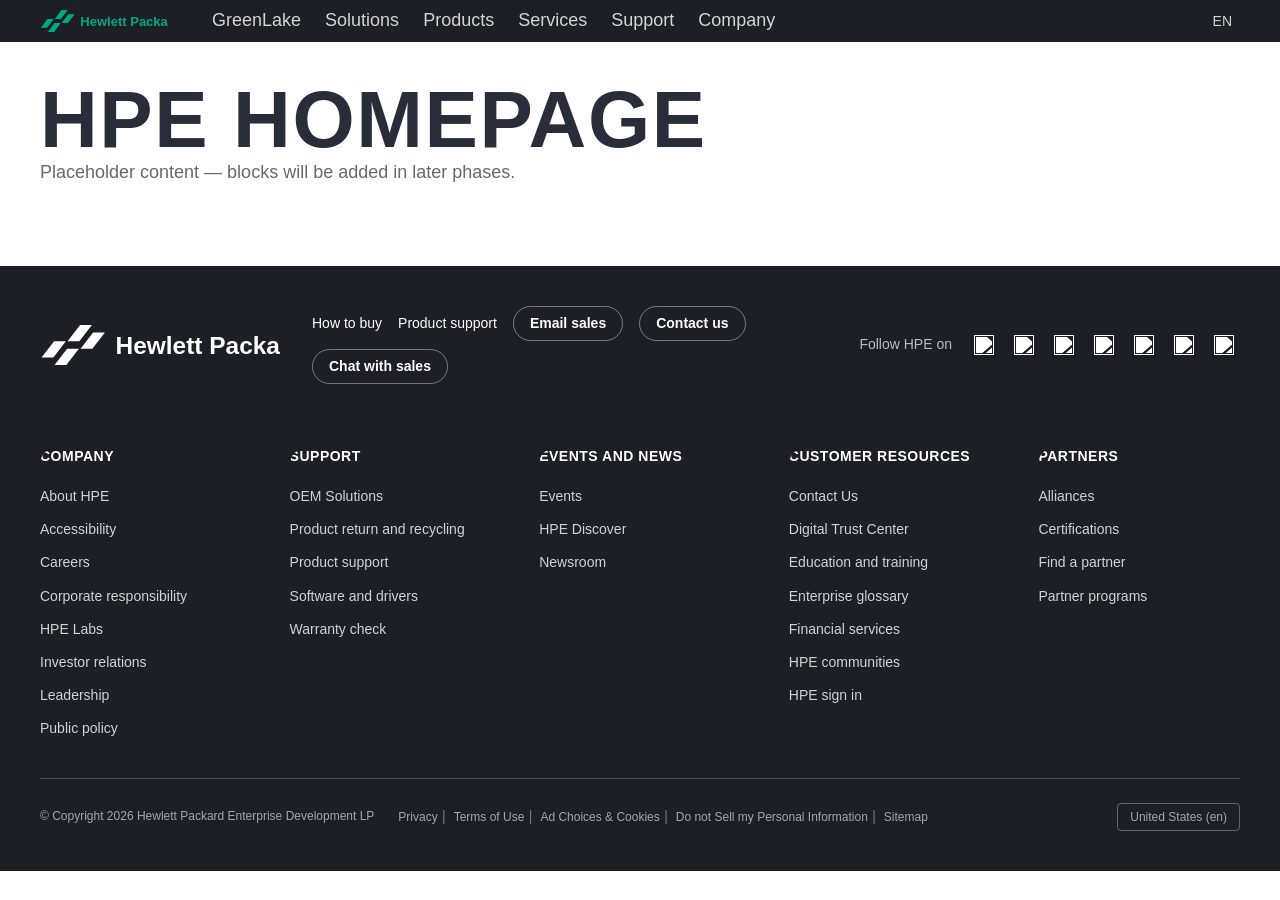
==== content/index.html @ fc3cba18 "feat: HPE header and footer blocks — Phase 1 global components Header block: - Dark nav bar (#1D1F27" ====
<html>
<head>
  <title>Hewlett Packard Enterprise (HPE)</title>
  <meta name="description" content="HPE homepage - Adobe Summit demo">
  <meta name="viewport" content="width=device-width, initial-scale=1">
  <script src="/scripts/scripts.js" type="module"></script>
  <link rel="stylesheet" href="/styles/styles.css">
</head>
<body>
  <header></header>
  <main>
    <div>
      <h1>HPE Homepage</h1>
      <p>Placeholder content — blocks will be added in later phases.</p>
    </div>
  </main>
  <footer></footer>
</body>
</html>
---- styles/styles.css ----
/*
 * HPE Design System — extracted from https://www.hpe.com/us/en/home.html
 * For Adobe Summit demo — pixel-perfect reproduction
 */

:root {
  /* ===== COLORS ===== */

  /* brand */
  --color-hpe-green: #01a982;
  --color-hpe-green-hover: #008567;

  /* backgrounds */
  --background-color: #fff;
  --light-color: #f7f7f7;
  --dark-color: #1d1f27;
  --dark-alt-color: #292d3a;
  --overlay-background-color: #e6e8e9;

  /* text */
  --text-color: #292d3a;
  --text-secondary-color: #67686e;
  --text-light-color: #fff;
  --text-muted-color: #a5a5a9;

  /* links */
  --link-color: #292d3a;
  --link-hover-color: #01a982;

  /* borders */
  --border-color: #ccc;
  --border-light-color: #e6e8e9;

  /* ===== TYPOGRAPHY ===== */

  /* stylelint-disable value-keyword-case */

  /* font families — case must match @font-face declarations */
  --body-font-family: HPEGraphik, hpegraphik-fallback, Arial, sans-serif;
  --heading-font-family: HPEGraphik, hpegraphik-fallback, Arial, sans-serif;
  --footer-font-family: 'Metric Light', metric-light-fallback, Arial, sans-serif;
  /* stylelint-enable value-keyword-case */

  /* body sizes */
  --body-font-size-l: 20px;
  --body-font-size-m: 18px;
  --body-font-size-s: 16px;
  --body-font-size-xs: 14px;

  /* heading sizes — mobile first */
  --heading-font-size-xxl: 48px;
  --heading-font-size-xl: 32px;
  --heading-font-size-l: 28px;
  --heading-font-size-m: 24px;
  --heading-font-size-s: 20px;
  --heading-font-size-xs: 16px;

  /* ===== SPACING ===== */
  --spacing-xs: 8px;
  --spacing-s: 16px;
  --spacing-m: 24px;
  --spacing-l: 32px;
  --spacing-xl: 48px;
  --spacing-xxl: 64px;
  --spacing-section: 80px;

  /* ===== LAYOUT ===== */
  --max-width-site: 1200px;
  --nav-height: 80px;
  --header-height: var(--nav-height);

  /* ===== BUTTONS ===== */
  --button-border-radius: 100px;
  --button-padding: 14px 28px;
  --button-font-size: 20px;
  --button-font-weight: 500;
  --button-transition: background-color 0.3s ease-in-out, border-color 0.3s ease-in-out;

  /* ===== TRANSITIONS ===== */
  --transition-fast: 0.15s ease;
  --transition-base: 0.2s ease-out;
  --transition-slow: 0.3s ease-in-out;

  /* ===== SHADOWS ===== */
  --shadow-sm: 0 1px 3px rgb(0 0 0 / 8%);
  --shadow-md: 0 4px 12px rgb(0 0 0 / 10%);
  --shadow-lg: 0 8px 24px rgb(0 0 0 / 12%);

  /* ===== FOCUS ===== */
  --focus-outline: 2px solid var(--color-hpe-green);
  --focus-outline-offset: 2px;

  /* fixed-width / code */
  --fixed-font-family: 'Roboto Mono', menlo, consolas, monospace;
}

/* fallback fonts */
@font-face {
  font-family: hpegraphik-fallback;
  size-adjust: 100%;
  src: local('Arial');
}

@font-face {
  font-family: metric-light-fallback;
  size-adjust: 95%;
  src: local('Arial');
}

/* desktop heading sizes */
@media (width >= 900px) {
  :root {
    --heading-font-size-xxl: 80px;
    --heading-font-size-xl: 40px;
    --heading-font-size-l: 32px;
    --heading-font-size-m: 24px;
    --heading-font-size-s: 20px;
    --heading-font-size-xs: 16px;
  }
}

/* ===== BASE STYLES ===== */

body {
  display: none;
  margin: 0;
  background-color: var(--background-color);
  color: var(--text-color);
  font-family: var(--body-font-family);
  font-size: var(--body-font-size-m);
  line-height: 1.44;
  -webkit-font-smoothing: antialiased;
  -moz-osx-font-smoothing: grayscale;
}

body.appear {
  display: block;
}

header {
  height: var(--header-height);
}

header .header,
footer .footer {
  visibility: hidden;
}

header .header[data-block-status="loaded"],
footer .footer[data-block-status="loaded"] {
  visibility: visible;
}

/* ===== HEADINGS ===== */

h1,
h2,
h3,
h4,
h5,
h6 {
  margin-top: 0;
  margin-bottom: 0;
  font-family: var(--heading-font-family);
  font-weight: 500;
  line-height: 1.15;
  scroll-margin: 40px;
  color: var(--text-color);
}

h1 {
  font-size: var(--heading-font-size-xxl);
  font-weight: 700;
  line-height: 1;
  letter-spacing: 1.6px;
  text-transform: uppercase;
}

h2 {
  font-size: var(--heading-font-size-xl);
  letter-spacing: -0.8px;
}

h3 {
  font-size: var(--heading-font-size-l);
  letter-spacing: -0.32px;
}

h4 {
  font-size: var(--heading-font-size-m);
}

h5 {
  font-size: var(--heading-font-size-s);
}

h6 {
  font-size: var(--heading-font-size-xs);
}

/* ===== BODY TEXT ===== */

p,
dl,
ol,
ul,
pre,
blockquote {
  margin-top: 0;
  margin-bottom: 0;
}

p {
  color: var(--text-secondary-color);
  line-height: 1.44;
}

code,
pre {
  font-family: var(--fixed-font-family);
  font-size: var(--body-font-size-s);
}

pre {
  padding: 16px;
  border-radius: 8px;
  background-color: var(--light-color);
  overflow-x: auto;
  white-space: pre;
}

/* ===== LINKS ===== */

a {
  color: var(--link-color);
  text-decoration: none;
  overflow-wrap: break-word;
  transition: color var(--transition-base);
}

a:hover {
  color: var(--link-hover-color);
  text-decoration: underline;
}

a:focus-visible {
  outline: var(--focus-outline);
  outline-offset: var(--focus-outline-offset);
  border-radius: 2px;
}

/* ===== BUTTONS ===== */

a.button,
button {
  box-sizing: border-box;
  display: inline-block;
  max-width: 100%;
  margin: 12px 0;
  border: 2px solid transparent;
  border-radius: var(--button-border-radius);
  padding: var(--button-padding);
  font-family: var(--body-font-family);
  font-style: normal;
  font-weight: var(--button-font-weight);
  font-size: var(--button-font-size);
  line-height: 1.25;
  text-align: center;
  text-decoration: none;
  background-color: var(--color-hpe-green);
  color: var(--text-light-color);
  cursor: pointer;
  overflow: hidden;
  text-overflow: ellipsis;
  white-space: nowrap;
  transition: var(--button-transition);
}

a.button:hover,
a.button:focus,
button:hover,
button:focus {
  background-color: var(--color-hpe-green-hover);
  cursor: pointer;
}

a.button:focus-visible,
button:focus-visible {
  outline: var(--focus-outline);
  outline-offset: var(--focus-outline-offset);
}

button:disabled,
button:disabled:hover {
  background-color: var(--overlay-background-color);
  color: var(--text-muted-color);
  cursor: unset;
}

/* secondary button — outline style */
a.button.secondary,
button.secondary {
  background-color: transparent;
  border: 2px solid var(--text-color);
  color: var(--text-color);
}

a.button.secondary:hover,
button.secondary:hover {
  background-color: var(--text-color);
  color: var(--text-light-color);
}

/* ===== IMAGES ===== */

main img {
  max-width: 100%;
  width: auto;
  height: auto;
}

.icon {
  display: inline-block;
  height: 24px;
  width: 24px;
}

.icon img {
  height: 100%;
  width: 100%;
}

/* ===== INPUTS ===== */

input,
textarea,
select,
button {
  font: inherit;
}

/* ===== SECTIONS ===== */

main > div {
  margin: 0 16px;
}

main > .section {
  padding: var(--spacing-xl) 0;
  margin: 0;
}

main > .section > div:not(.bg-image) {
  max-width: var(--max-width-site);
  margin: auto;
  padding: 0 24px;
}

main > .section:first-of-type {
  margin-top: 0;
  padding-top: 0;
}

/* Section metadata: background image sits behind content */
main > .section:has(> .bg-image) {
  position: relative;
  overflow: hidden;
}

main > .section:has(> .bg-image) > div:not(.bg-image) {
  position: relative;
  z-index: 1;
}

main > .section > .bg-image {
  position: absolute;
  inset: 0;
  z-index: 0;
  pointer-events: none;
}

main > .section > .bg-image picture,
main > .section > .bg-image img {
  display: block;
  width: 100%;
  height: 100%;
}

main > .section > .bg-image img {
  object-fit: cover;
}

@media (width >= 900px) {
  main > .section > div:not(.bg-image) {
    padding: 0 32px;
  }

  main > .section {
    padding: var(--spacing-section) 0;
  }
}

/* ===== SECTION VARIANTS ===== */

/* light gray background */
main .section.light,
main .section.highlight {
  background-color: var(--light-color);
}

/* dark background */
main .section.dark {
  background-color: var(--dark-color);
  color: var(--text-light-color);
}

main .section.dark h1,
main .section.dark h2,
main .section.dark h3,
main .section.dark h4,
main .section.dark h5,
main .section.dark h6 {
  color: var(--text-light-color);
}

main .section.dark p {
  color: var(--text-light-color);
}

main .section.dark a {
  color: var(--text-light-color);
}

main .section.dark a.button {
  background-color: var(--color-hpe-green);
  color: var(--text-light-color);
}

/* dark-alt background */
main .section.dark-alt {
  background-color: var(--dark-alt-color);
  color: var(--text-light-color);
}

main .section.dark-alt h1,
main .section.dark-alt h2,
main .section.dark-alt h3,
main .section.dark-alt h4,
main .section.dark-alt h5,
main .section.dark-alt h6 {
  color: var(--text-light-color);
}

main .section.dark-alt p {
  color: rgb(255 255 255 / 80%);
}
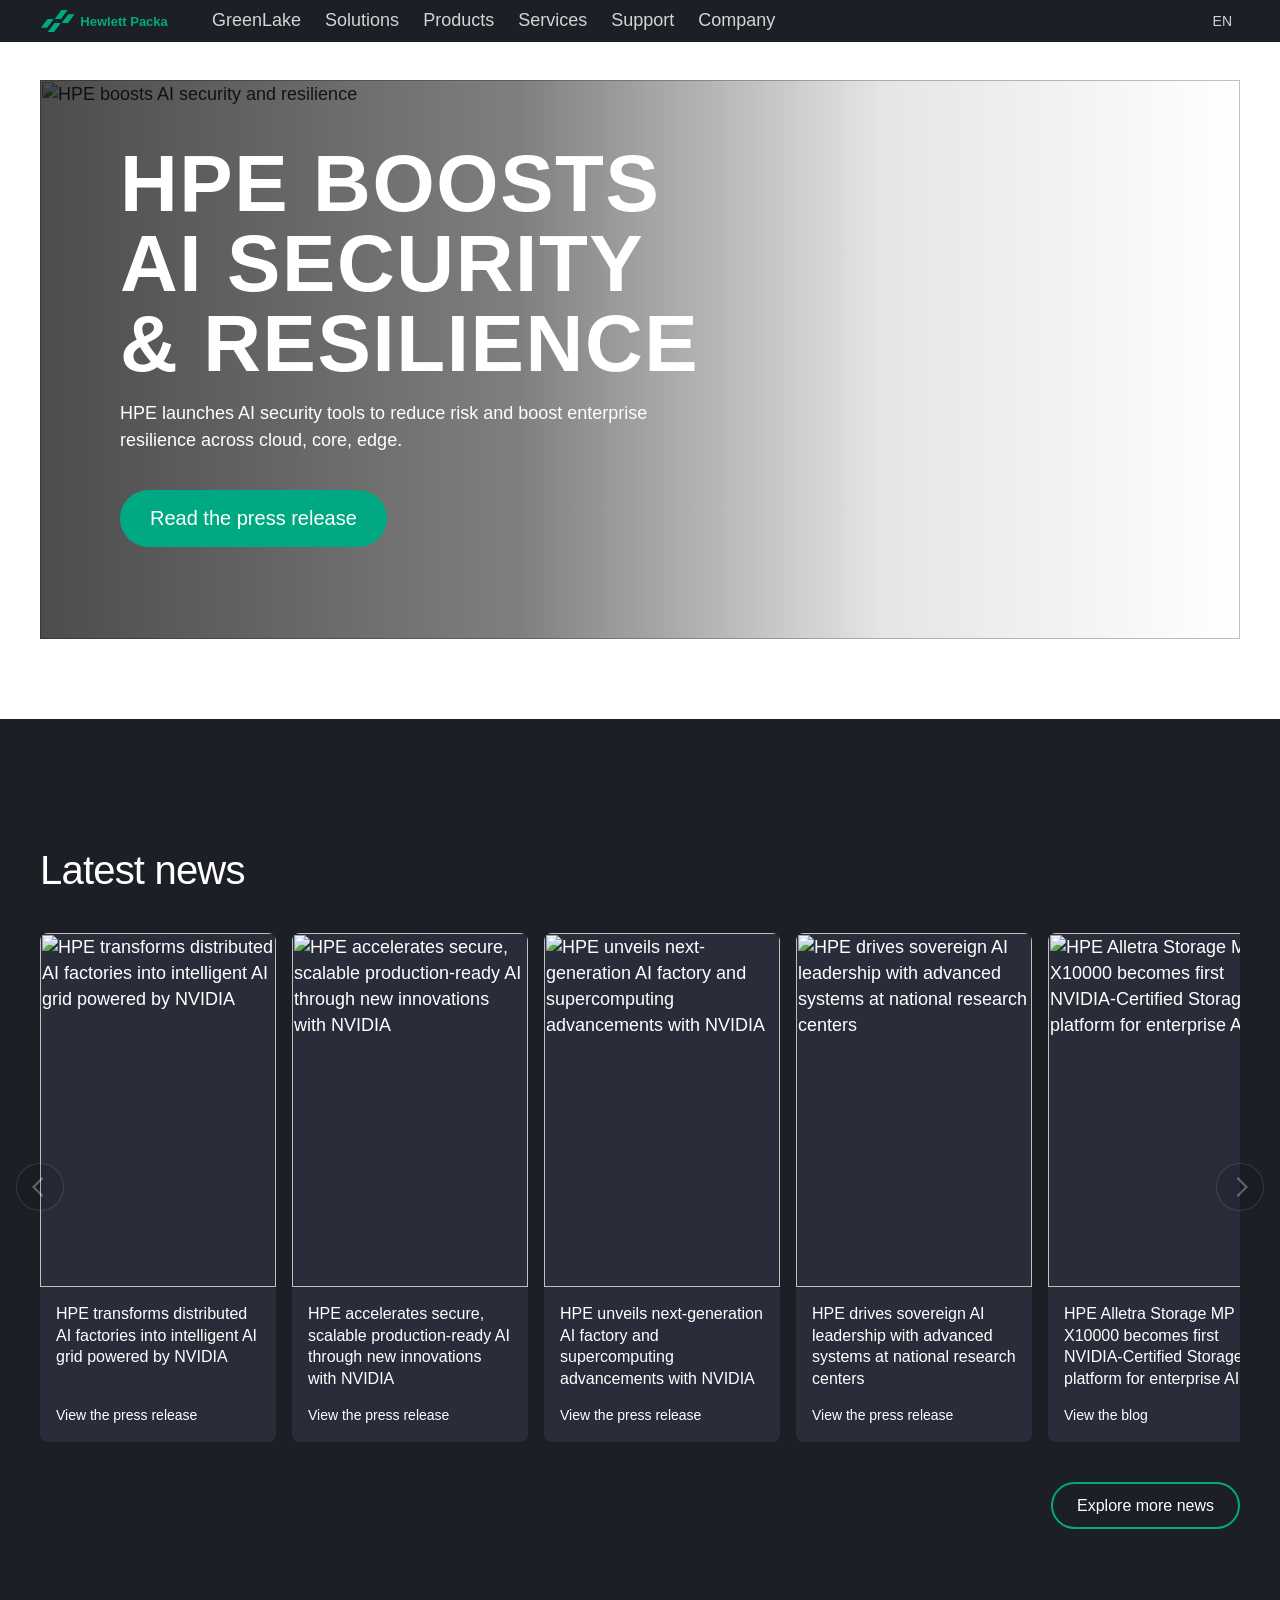
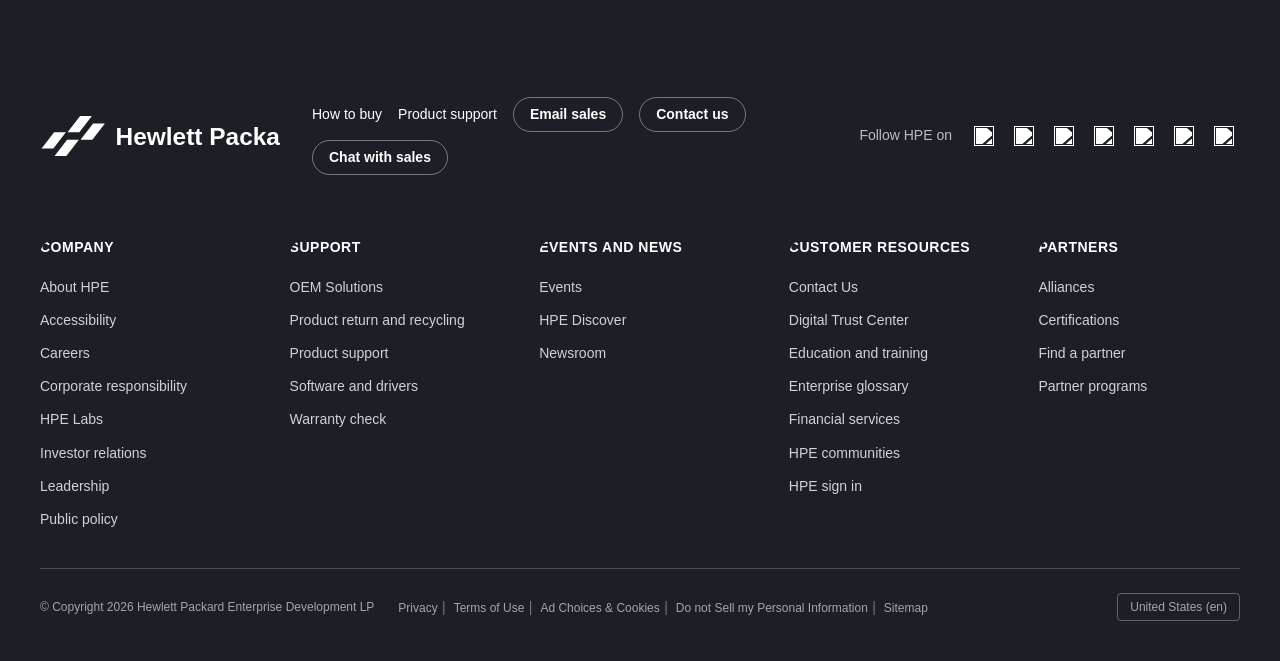
==== commit 75047e40: "feat: Hero Carousel and News Carousel blocks — Phase 2 Hero Carousel (blocks/hero-carousel/): - Full" ====
--- a/content/index.html
+++ b/content/index.html
@@ -10,8 +10,62 @@
   <header></header>
   <main>
     <div>
-      <h1>HPE Homepage</h1>
-      <p>Placeholder content — blocks will be added in later phases.</p>
+      <div class="hero-carousel">
+        <div>
+          <div>
+            <picture><img src="https://www.hpe.com/content/dam/hpe/shared-publishing/images-norend/homepage/landmark/marquee/RSA-homepage-marquee.jpg" alt="HPE boosts AI security and resilience"></picture>
+          </div>
+          <div>
+            <h1>HPE boosts AI security &amp; resilience</h1>
+            <p>HPE launches AI security tools to reduce risk and boost enterprise resilience across cloud, core, edge.</p>
+            <p><a href="https://www.hpe.com/us/en/newsroom/press-release/2026/03/hpe-introduces-sweeping-security-advancements-to-secure-ai-adoption-and-strengthen-enterprise-resiliency.html">Read the press release</a></p>
+          </div>
+        </div>
+      </div>
+    </div>
+    <div>
+      <div class="section-metadata">
+        <div><div>style</div><div>dark</div></div>
+      </div>
+      <div class="news-carousel">
+        <div><div><h2>Latest news</h2></div></div>
+        <div>
+          <div><picture><img src="https://www.hpe.com/content/dam/hpe/shared-publishing/images-norend/generic-named/m-o/News-Tile-Ai-grid-NVIDIA-03-2026.jpg" alt="HPE transforms distributed AI factories into intelligent AI grid powered by NVIDIA"></picture></div>
+          <div>
+            <h6>HPE transforms distributed AI factories into intelligent AI grid powered by NVIDIA</h6>
+            <p><a href="https://www.hpe.com/us/en/newsroom/press-release/2026/03/hpe-transforms-distributed-ai-factories-into-intelligent-ai-grid-powered-by-nvidia.html">View the press release</a></p>
+          </div>
+        </div>
+        <div>
+          <div><picture><img src="https://www.hpe.com/content/dam/hpe/shared-publishing/images-norend/generic-named/m-o/News-Tile-NVIDIA-AI-03-2026.jpg" alt="HPE accelerates secure, scalable production-ready AI through new innovations with NVIDIA"></picture></div>
+          <div>
+            <h6>HPE accelerates secure, scalable production-ready AI through new innovations with NVIDIA</h6>
+            <p><a href="https://www.hpe.com/us/en/newsroom/press-release/2026/03/hpe-accelerates-secure-scalable-production-ready-ai-through-new-innovations-with-nvidia.html">View the press release</a></p>
+          </div>
+        </div>
+        <div>
+          <div><picture><img src="https://www.hpe.com/content/dam/hpe/shared-publishing/images-norend/generic-named/m-o/News-Tile-AI-factory-NVIDIA-03-2026.jpg" alt="HPE unveils next-generation AI factory and supercomputing advancements with NVIDIA"></picture></div>
+          <div>
+            <h6>HPE unveils next-generation AI factory and supercomputing advancements with NVIDIA</h6>
+            <p><a href="https://www.hpe.com/us/en/newsroom/press-release/2026/03/hpe-unveils-next-generation-ai-factory-and-supercomputing-advancements-with-nvidia.html">View the press release</a></p>
+          </div>
+        </div>
+        <div>
+          <div><picture><img src="https://www.hpe.com/content/dam/hpe/shared-publishing/images-norend/generic-named/m-o/News-Tile-sovereign-AI-03-2026.jpg" alt="HPE drives sovereign AI leadership with advanced systems at national research centers"></picture></div>
+          <div>
+            <h6>HPE drives sovereign AI leadership with advanced systems at national research centers</h6>
+            <p><a href="https://www.hpe.com/us/en/newsroom/press-release/2026/03/hpe-drives-sovereign-ai-leadership-with-advanced-systems-at-national-research-centers-hlrs-and-argonne-national-laboratory.html">View the press release</a></p>
+          </div>
+        </div>
+        <div>
+          <div><picture><img src="https://www.hpe.com/content/dam/hpe/shared-publishing/images-norend/generic-named/m-o/News-Tile-NVIDIA-storage-03-2026.jpg" alt="HPE Alletra Storage MP X10000 becomes first NVIDIA-Certified Storage platform for enterprise AI"></picture></div>
+          <div>
+            <h6>HPE Alletra Storage MP X10000 becomes first NVIDIA-Certified Storage platform for enterprise AI</h6>
+            <p><a href="https://www.hpe.com/us/en/newsroom/blog-post/2026/03/hpe-alletra-storage-mp-x10000-becomes-first-nvidia-certified-storage-object-based-platform-for-enterprise-ai.html">View the blog</a></p>
+          </div>
+        </div>
+        <div><div><p><a href="https://www.hpe.com/us/en/newsroom.html">Explore more news</a></p></div></div>
+      </div>
     </div>
   </main>
   <footer></footer>
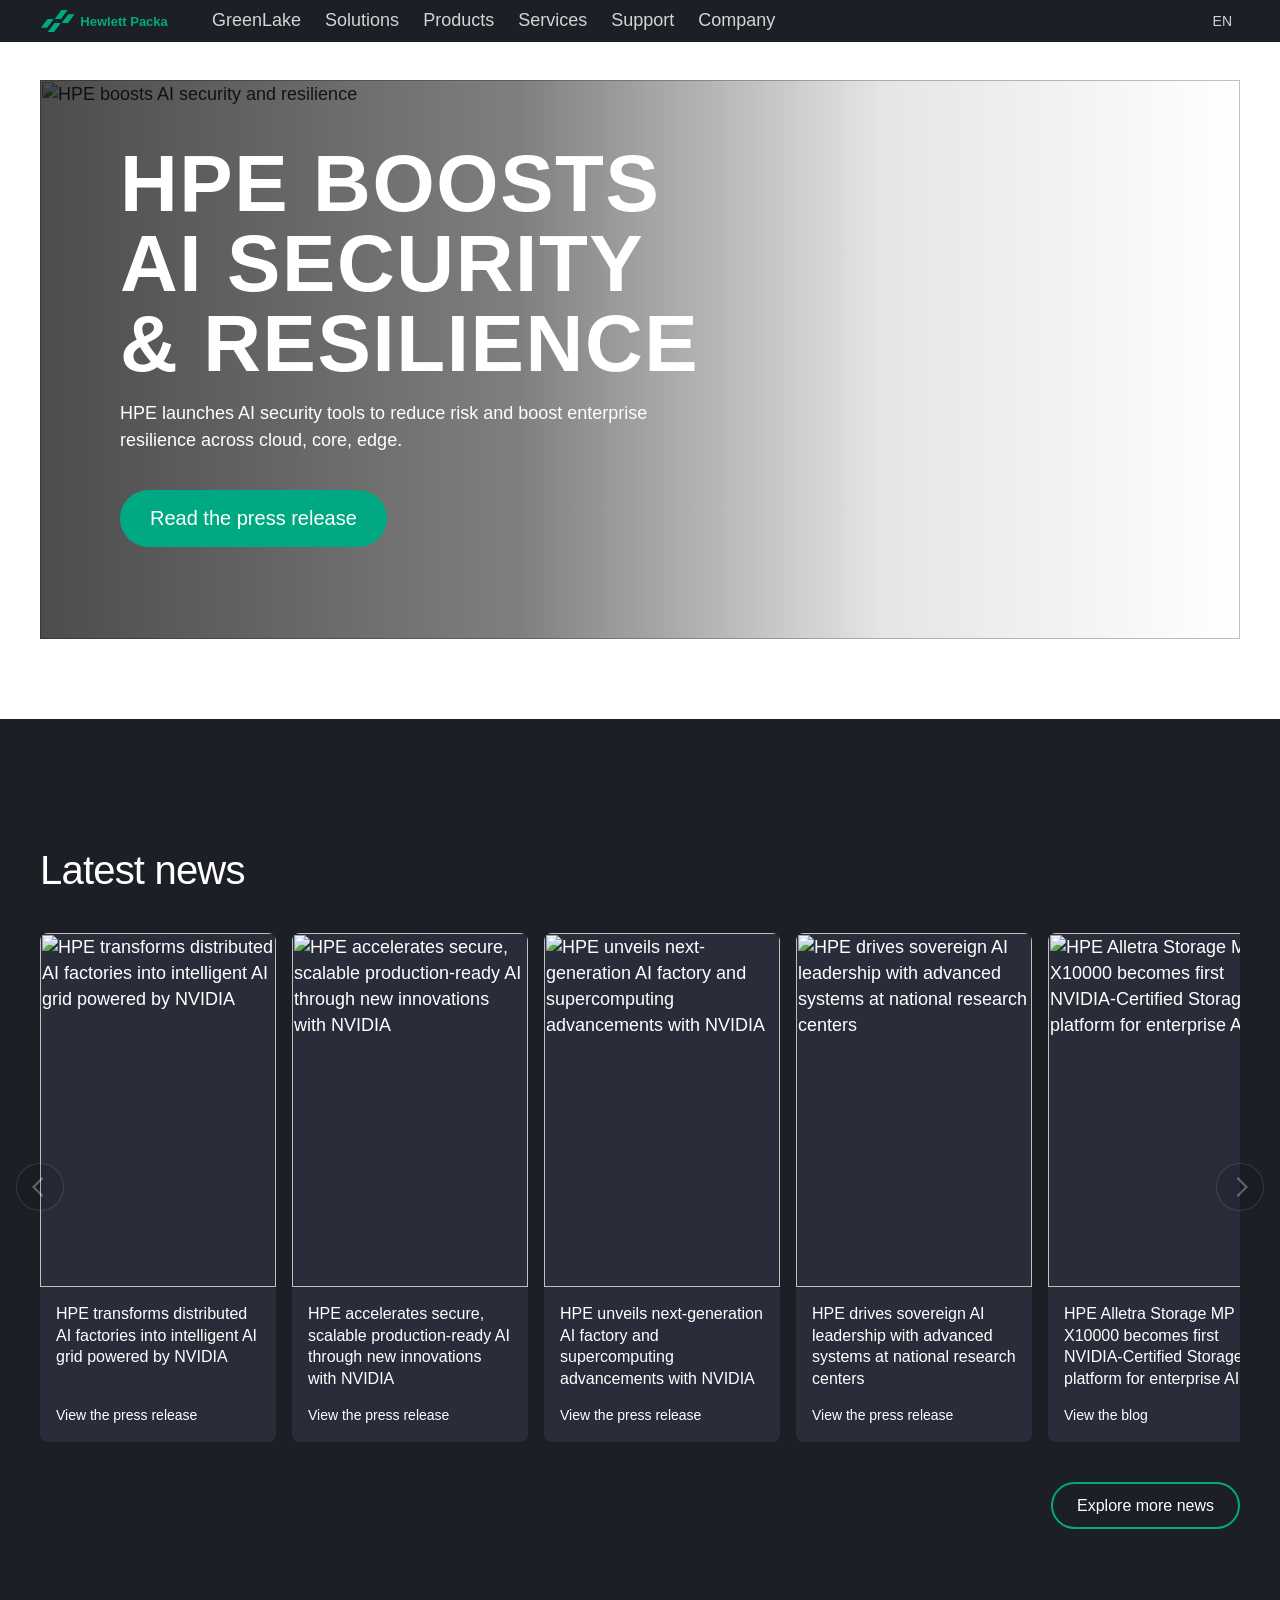
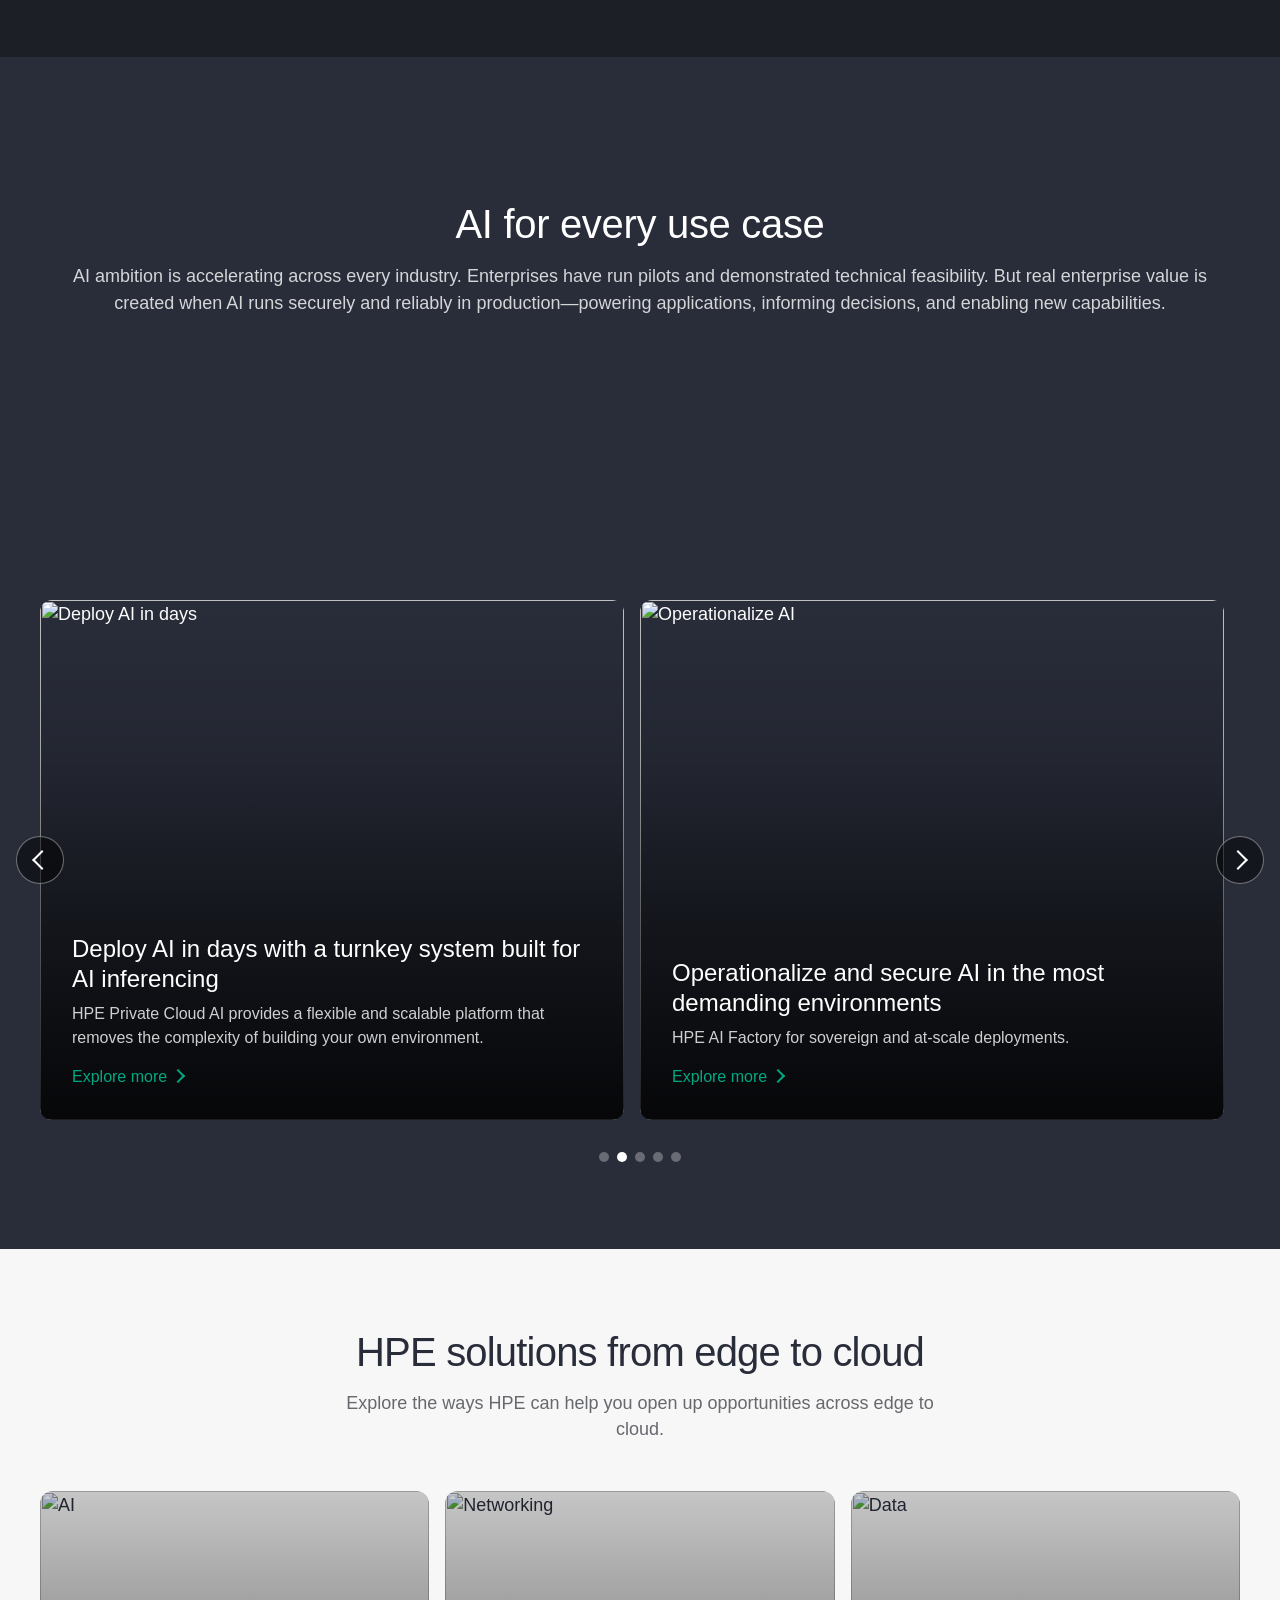
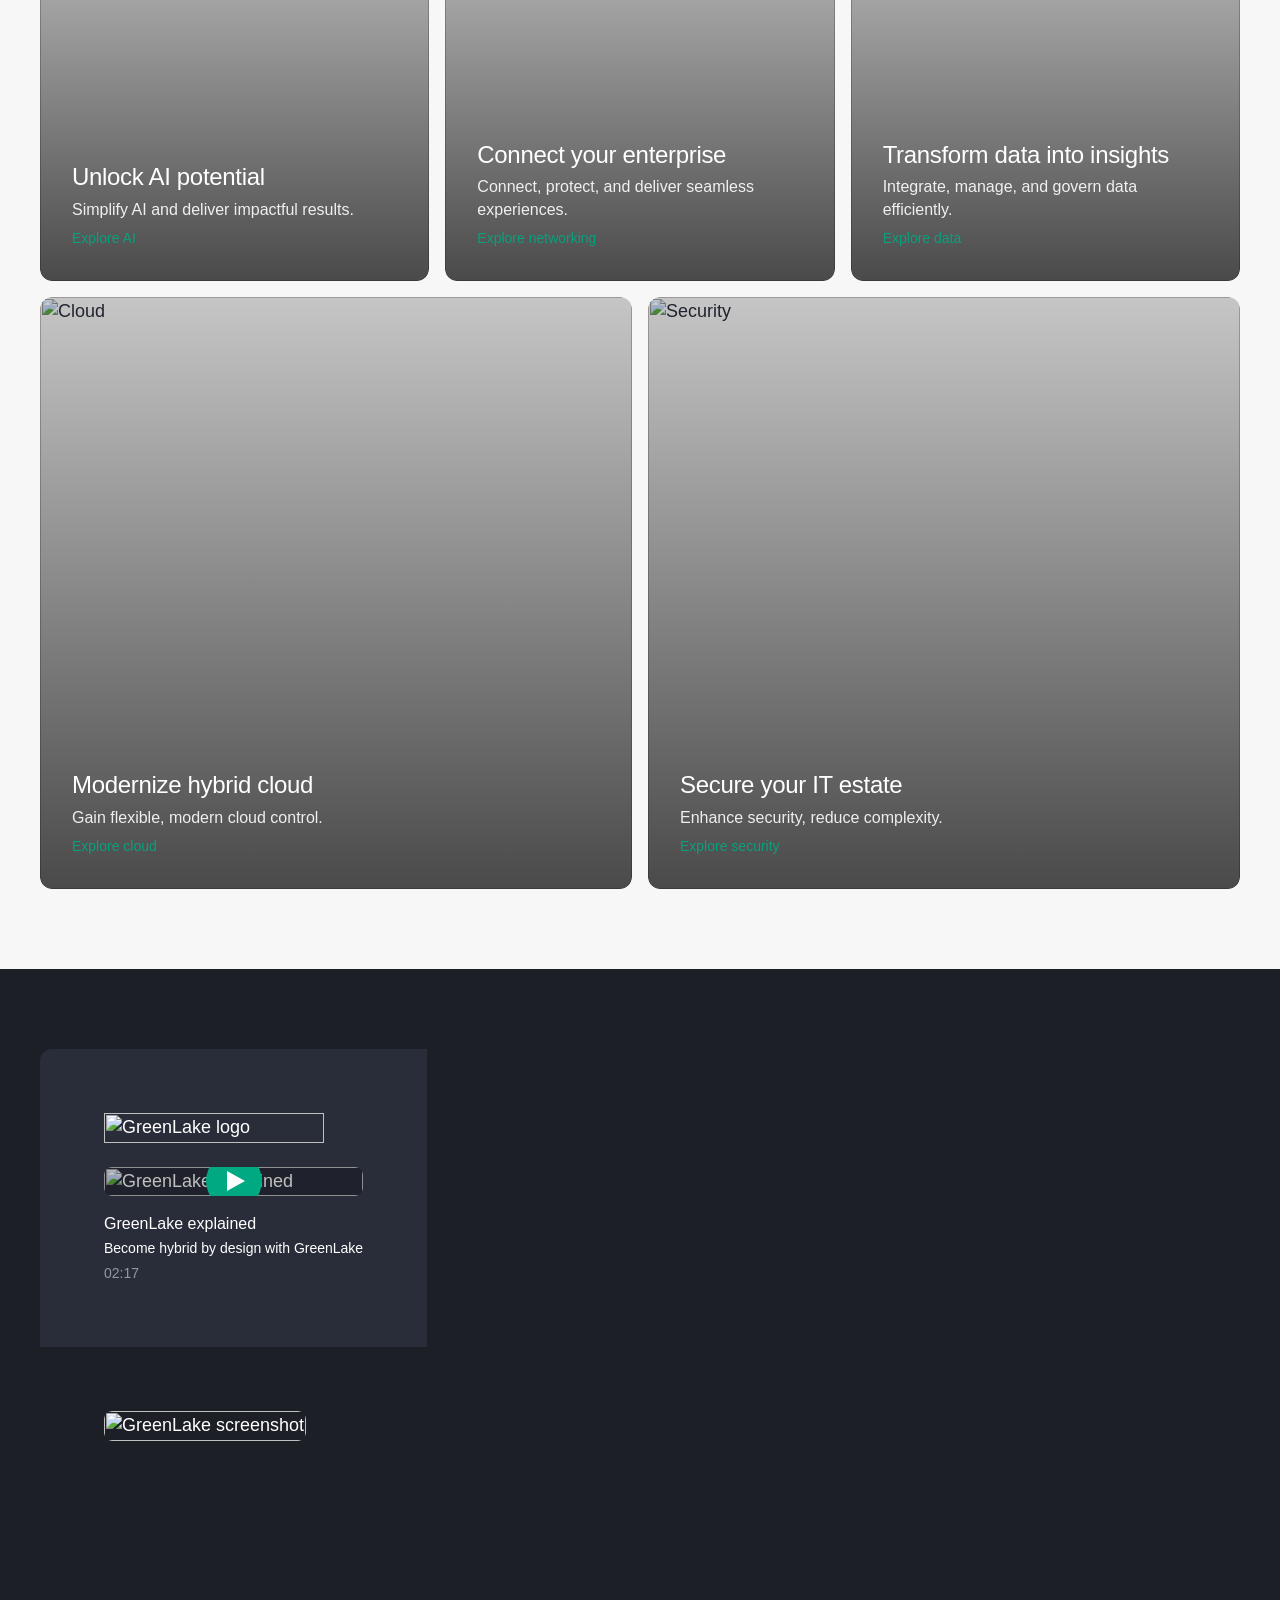
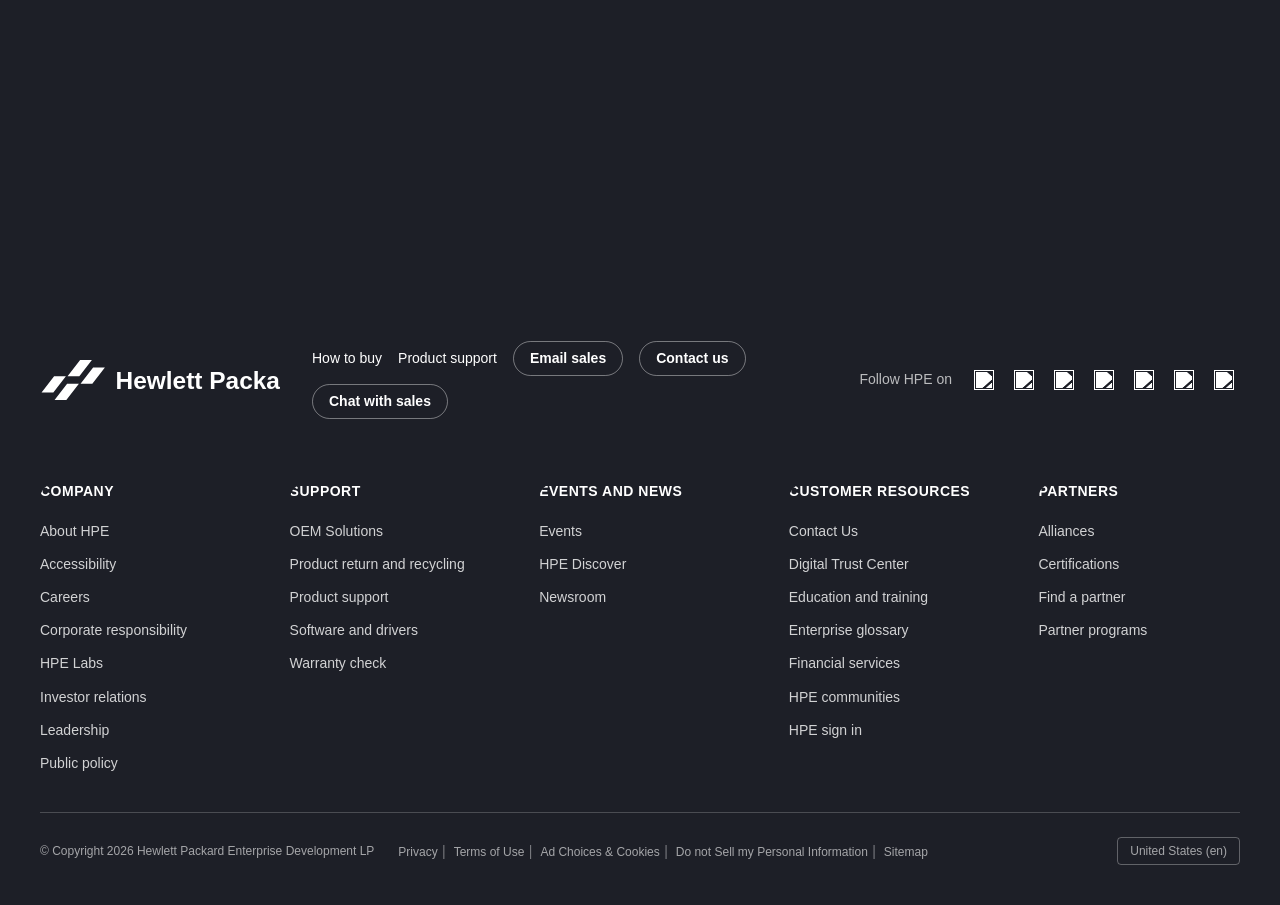
==== commit d9fd2ea8: "feat: Phase 3 content blocks — banner, carousels, grid, promo Feature Banner (blocks/feature-banner/" ====
--- a/content/index.html
+++ b/content/index.html
@@ -67,6 +67,148 @@
         <div><div><p><a href="https://www.hpe.com/us/en/newsroom.html">Explore more news</a></p></div></div>
       </div>
     </div>
+
+    <!-- Feature Banner: AI for every use case -->
+    <div>
+      <div class="section-metadata">
+        <div><div>style</div><div>dark-alt</div></div>
+      </div>
+      <div class="feature-banner">
+        <div>
+          <div>
+            <h3>AI for every use case</h3>
+            <p>AI ambition is accelerating across every industry. Enterprises have run pilots and demonstrated technical feasibility. But real enterprise value is created when AI runs securely and reliably in production—powering applications, informing decisions, and enabling new capabilities.</p>
+          </div>
+          <div>
+            <p><a href="https://www.hpe.com/us/en/solutions/artificial-intelligence/nvidia-collaboration.html">Explore NVIDIA AI Computing by HPE</a></p>
+          </div>
+        </div>
+      </div>
+    </div>
+
+    <!-- Card Carousel: AI Solutions -->
+    <div>
+      <div class="section-metadata">
+        <div><div>style</div><div>dark-alt</div></div>
+      </div>
+      <div class="card-carousel">
+        <div>
+          <div><picture><img src="https://www.hpe.com/content/dam/hpe/shared-publishing/images-norend/homepage/landmark/marquee/private-cloud-ai-marquee.jpg" alt="Deploy AI in days"></picture></div>
+          <div>
+            <h4>Deploy AI in days with a turnkey system built for AI inferencing</h4>
+            <p>HPE Private Cloud AI provides a flexible and scalable platform that removes the complexity of building your own environment.</p>
+            <p><a href="https://www.hpe.com/us/en/private-cloud-ai.html">Explore more</a></p>
+          </div>
+        </div>
+        <div>
+          <div><picture><img src="https://www.hpe.com/content/dam/hpe/shared-publishing/images-norend/homepage/landmark/marquee/ai-factory-marquee.jpg" alt="Operationalize AI"></picture></div>
+          <div>
+            <h4>Operationalize and secure AI in the most demanding environments</h4>
+            <p>HPE AI Factory for sovereign and at-scale deployments.</p>
+            <p><a href="https://www.hpe.com/us/en/ai-factory.html">Explore more</a></p>
+          </div>
+        </div>
+        <div>
+          <div><picture><img src="https://www.hpe.com/content/dam/hpe/shared-publishing/images-norend/homepage/landmark/marquee/idc-marketscape-marquee.jpg" alt="IDC MarketScape Leader"></picture></div>
+          <div>
+            <h4>HPE is named a Leader in the IDC MarketScape for Private AI Infrastructure</h4>
+            <p>Learn why HPE is positioned as a Leader in this 2025 IDC MarketScape for worldwide private AI infrastructure systems.</p>
+            <p><a href="https://paths.ext.hpe.com/r/a00150970?cc=us&amp;lang=en">Read the report</a></p>
+          </div>
+        </div>
+        <div>
+          <div><picture><img src="https://www.hpe.com/content/dam/hpe/shared-publishing/images-norend/homepage/landmark/marquee/ryder-cup-marquee.jpg" alt="Ryder Cup with HPE"></picture></div>
+          <div>
+            <h4>Connected intelligence at the 2025 Ryder Cup with HPE</h4>
+            <p>See how HPE turned data into insights in real-time from green to screen at the 2025 Ryder Cup.</p>
+            <p>Watch the video</p>
+          </div>
+        </div>
+        <div>
+          <div><picture><img src="https://www.hpe.com/content/dam/hpe/shared-publishing/images-norend/homepage/landmark/marquee/st-jude-marquee.jpg" alt="Hospitals using AI"></picture></div>
+          <div>
+            <h4>How are hospitals using AI to help save lives?</h4>
+            <p>Learn how St. Jude uses the latest technologies to help treat and prevent illness and catastrophic disease, giving patients and families more time, and more hope.</p>
+            <p><a href="https://hpe.lnk.to/hospitallo">Listen to the podcast</a></p>
+          </div>
+        </div>
+      </div>
+    </div>
+
+    <!-- Solutions Grid: HPE solutions from edge to cloud -->
+    <div>
+      <div class="section-metadata">
+        <div><div>style</div><div>light</div></div>
+      </div>
+      <div class="solutions-grid">
+        <div><div>
+          <h2>HPE solutions from edge to cloud</h2>
+          <p>Explore the ways HPE can help you open up opportunities across edge to cloud.</p>
+        </div></div>
+        <div>
+          <div><picture><img src="https://www.hpe.com/content/dam/hpe/shared-publishing/images-norend/homepage/bento-box/ai-bento-image.jpg" alt="AI"></picture></div>
+          <div>
+            <h3>Unlock AI potential</h3>
+            <p>Simplify AI and deliver impactful results.</p>
+            <p><a href="https://www.hpe.com/us/en/solutions/ai-artificial-intelligence.html">Explore AI</a></p>
+          </div>
+        </div>
+        <div>
+          <div><picture><img src="https://www.hpe.com/content/dam/hpe/shared-publishing/images-norend/homepage/bento-box/networking-bento-image.jpg" alt="Networking"></picture></div>
+          <div>
+            <h3>Connect your enterprise</h3>
+            <p>Connect, protect, and deliver seamless experiences.</p>
+            <p><a href="https://www.hpe.com/us/en/solutions/networking.html">Explore networking</a></p>
+          </div>
+        </div>
+        <div>
+          <div><picture><img src="https://www.hpe.com/content/dam/hpe/shared-publishing/images-norend/homepage/bento-box/data-bento-image.jpg" alt="Data"></picture></div>
+          <div>
+            <h3>Transform data into insights</h3>
+            <p>Integrate, manage, and govern data efficiently.</p>
+            <p><a href="https://www.hpe.com/us/en/solutions/data.html">Explore data</a></p>
+          </div>
+        </div>
+        <div>
+          <div><picture><img src="https://www.hpe.com/content/dam/hpe/shared-publishing/images-norend/homepage/bento-box/cloud-bento-image.jpg" alt="Cloud"></picture></div>
+          <div>
+            <h3>Modernize hybrid cloud</h3>
+            <p>Gain flexible, modern cloud control.</p>
+            <p><a href="https://www.hpe.com/us/en/solutions/cloud.html">Explore cloud</a></p>
+          </div>
+        </div>
+        <div>
+          <div><picture><img src="https://www.hpe.com/content/dam/hpe/shared-publishing/images-norend/homepage/bento-box/security-bento-image.jpg" alt="Security"></picture></div>
+          <div>
+            <h3>Secure your IT estate</h3>
+            <p>Enhance security, reduce complexity.</p>
+            <p><a href="https://www.hpe.com/us/en/solutions/security.html">Explore security</a></p>
+          </div>
+        </div>
+      </div>
+    </div>
+
+    <!-- GreenLake Promo -->
+    <div>
+      <div class="section-metadata">
+        <div><div>style</div><div>dark</div></div>
+      </div>
+      <div class="greenlake-promo">
+        <div>
+          <div>
+            <picture><img src="https://www.hpe.com/content/dam/hpe/shared-publishing/images-norend/homepage/landmark/greenlake/GL-Logo-Primary-White-RGB.png" alt="GreenLake logo"></picture>
+            <p>GreenLake is the cloud delivering a unified platform experience—enabling you to simplify IT, help reduce costs and transform faster. Run and manage your hybrid landscape, streamline IT operations, unify and secure data wherever it lives, and accelerate AI from pilot to production.</p>
+            <picture><img src="https://www.hpe.com/content/dam/hpe/shared-publishing/images-norend/homepage/landmark/greenlake/greenlake-homepage-thumbnail.jpg" alt="GreenLake explained"></picture>
+          </div>
+          <div>
+            <picture><img src="https://www.hpe.com/content/dam/hpe/shared-publishing/images-norend/homepage/landmark/greenlake/greenlake-homepage-screenshot.jpg" alt="GreenLake screenshot"></picture>
+            <h3>Hybrid cloud, simplified</h3>
+            <p><a href="https://www.hpe.com/us/en/greenlake.html">Visit GreenLake</a></p>
+          </div>
+        </div>
+      </div>
+    </div>
+
   </main>
   <footer></footer>
 </body>
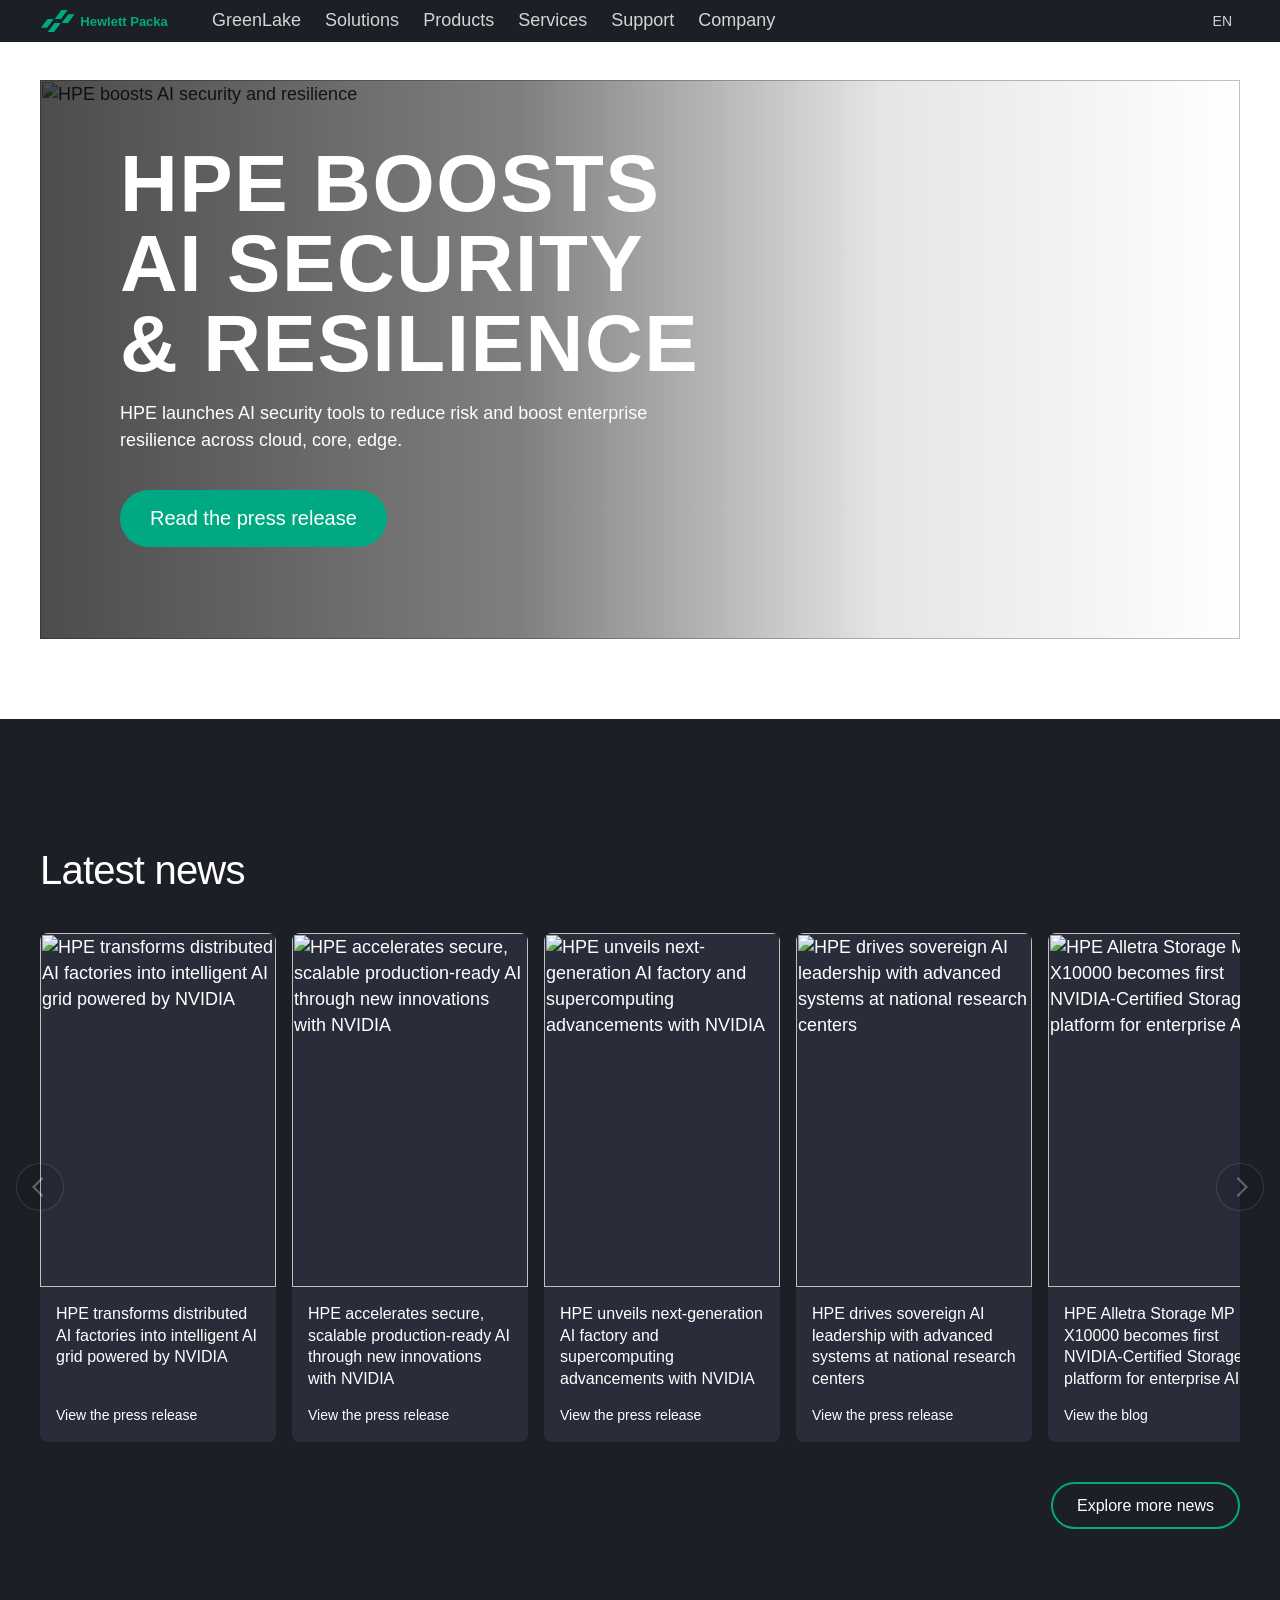
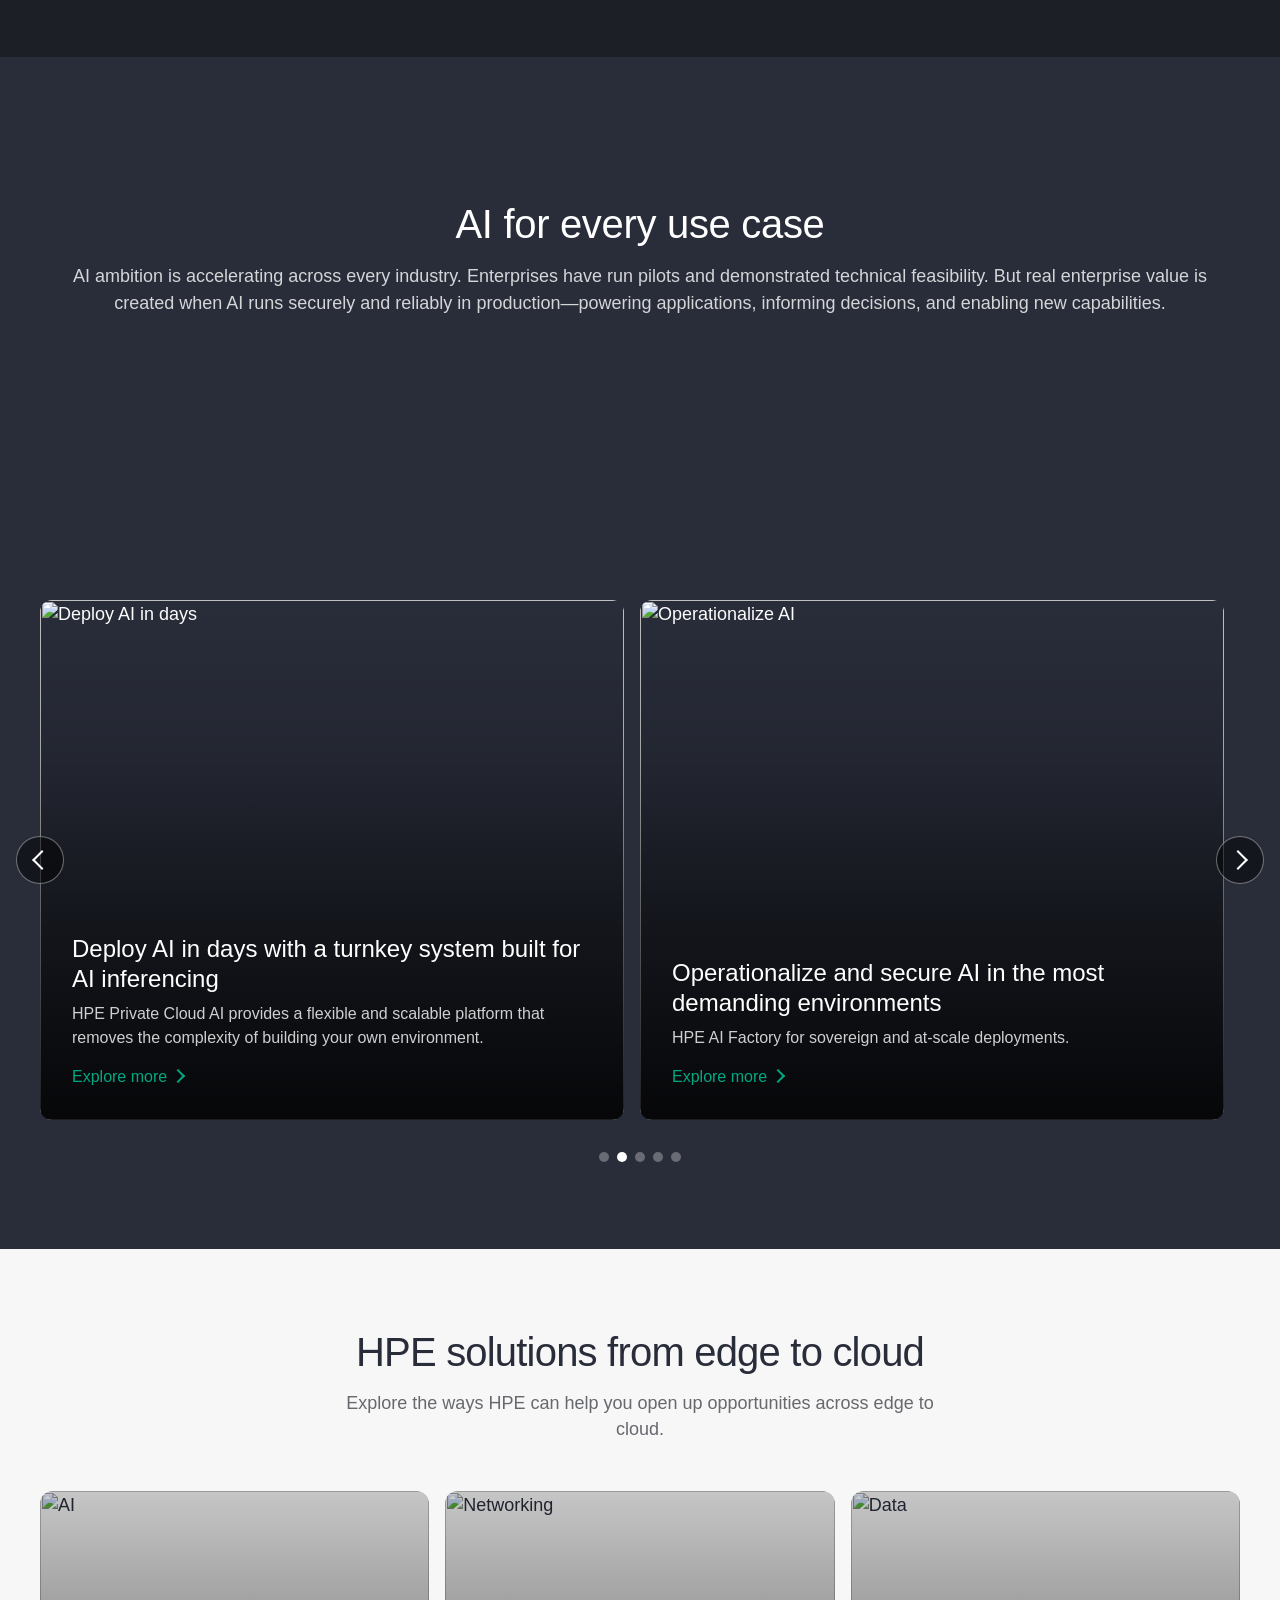
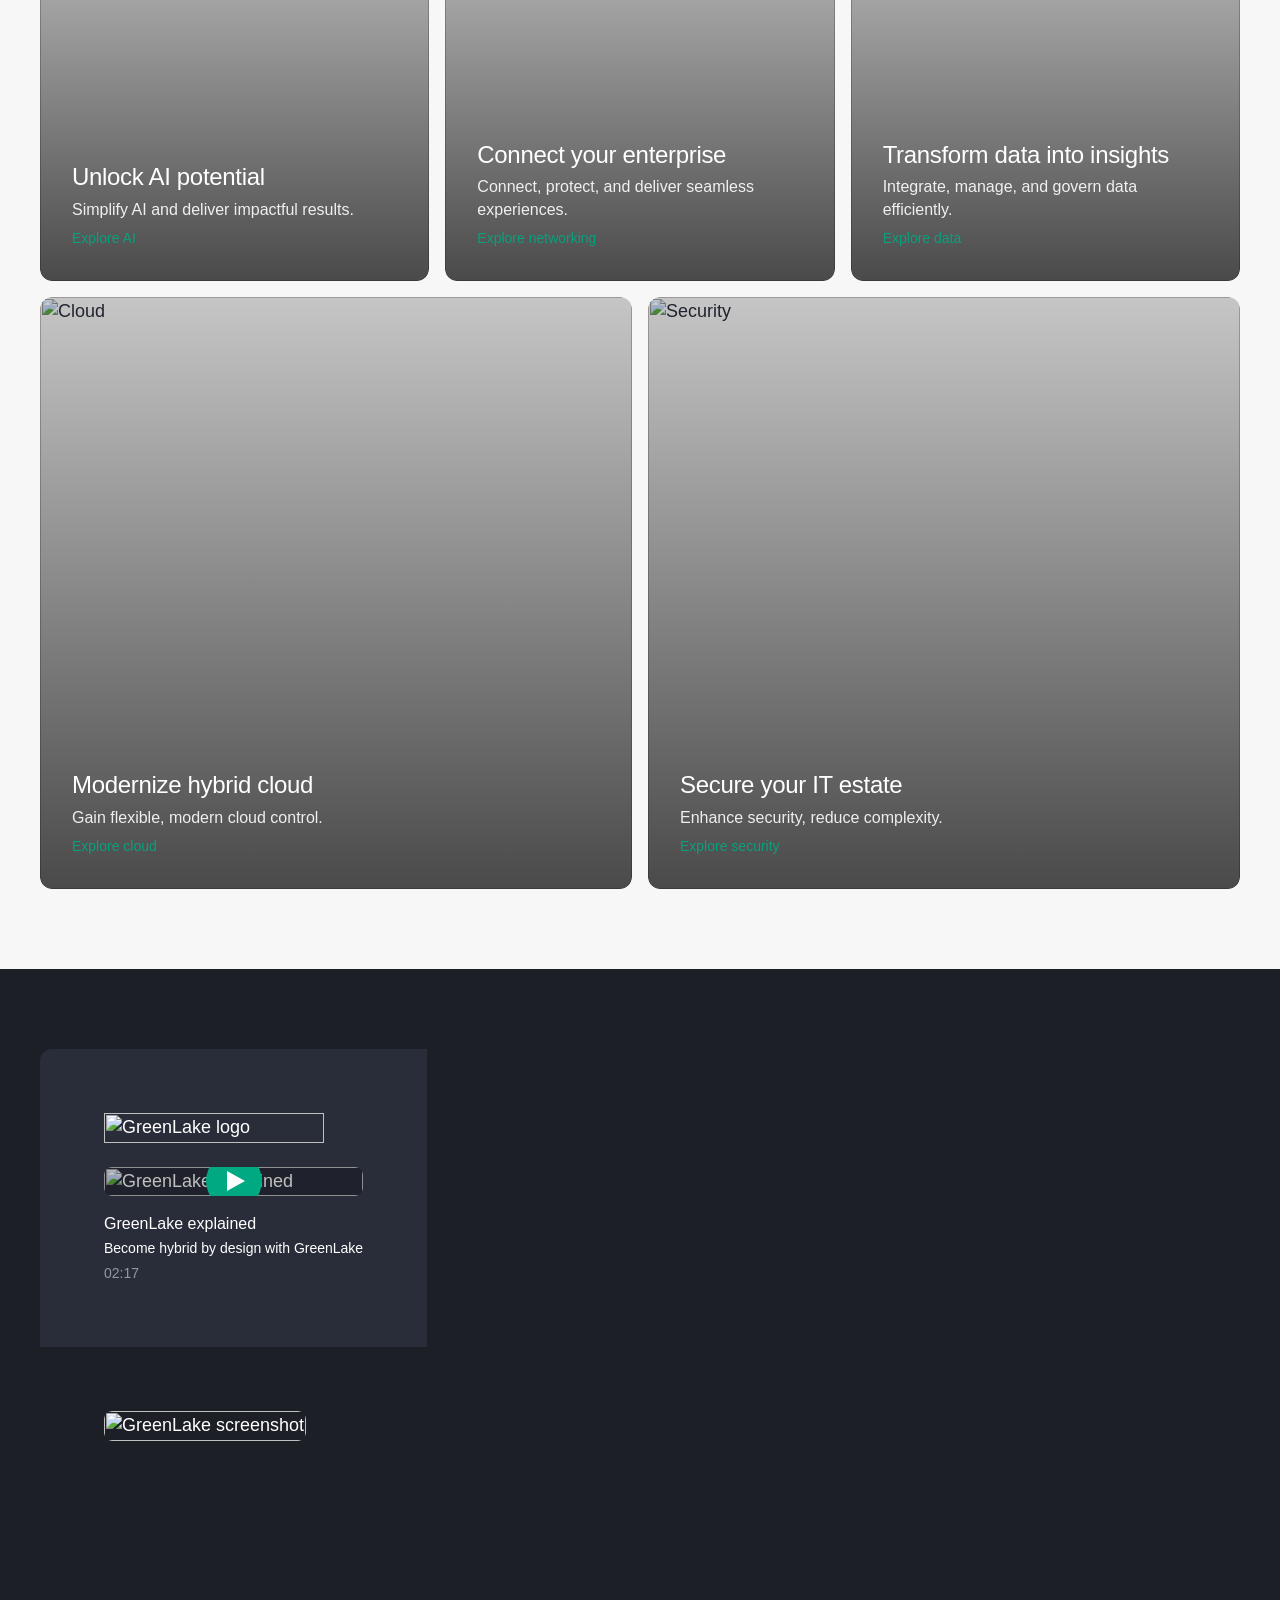
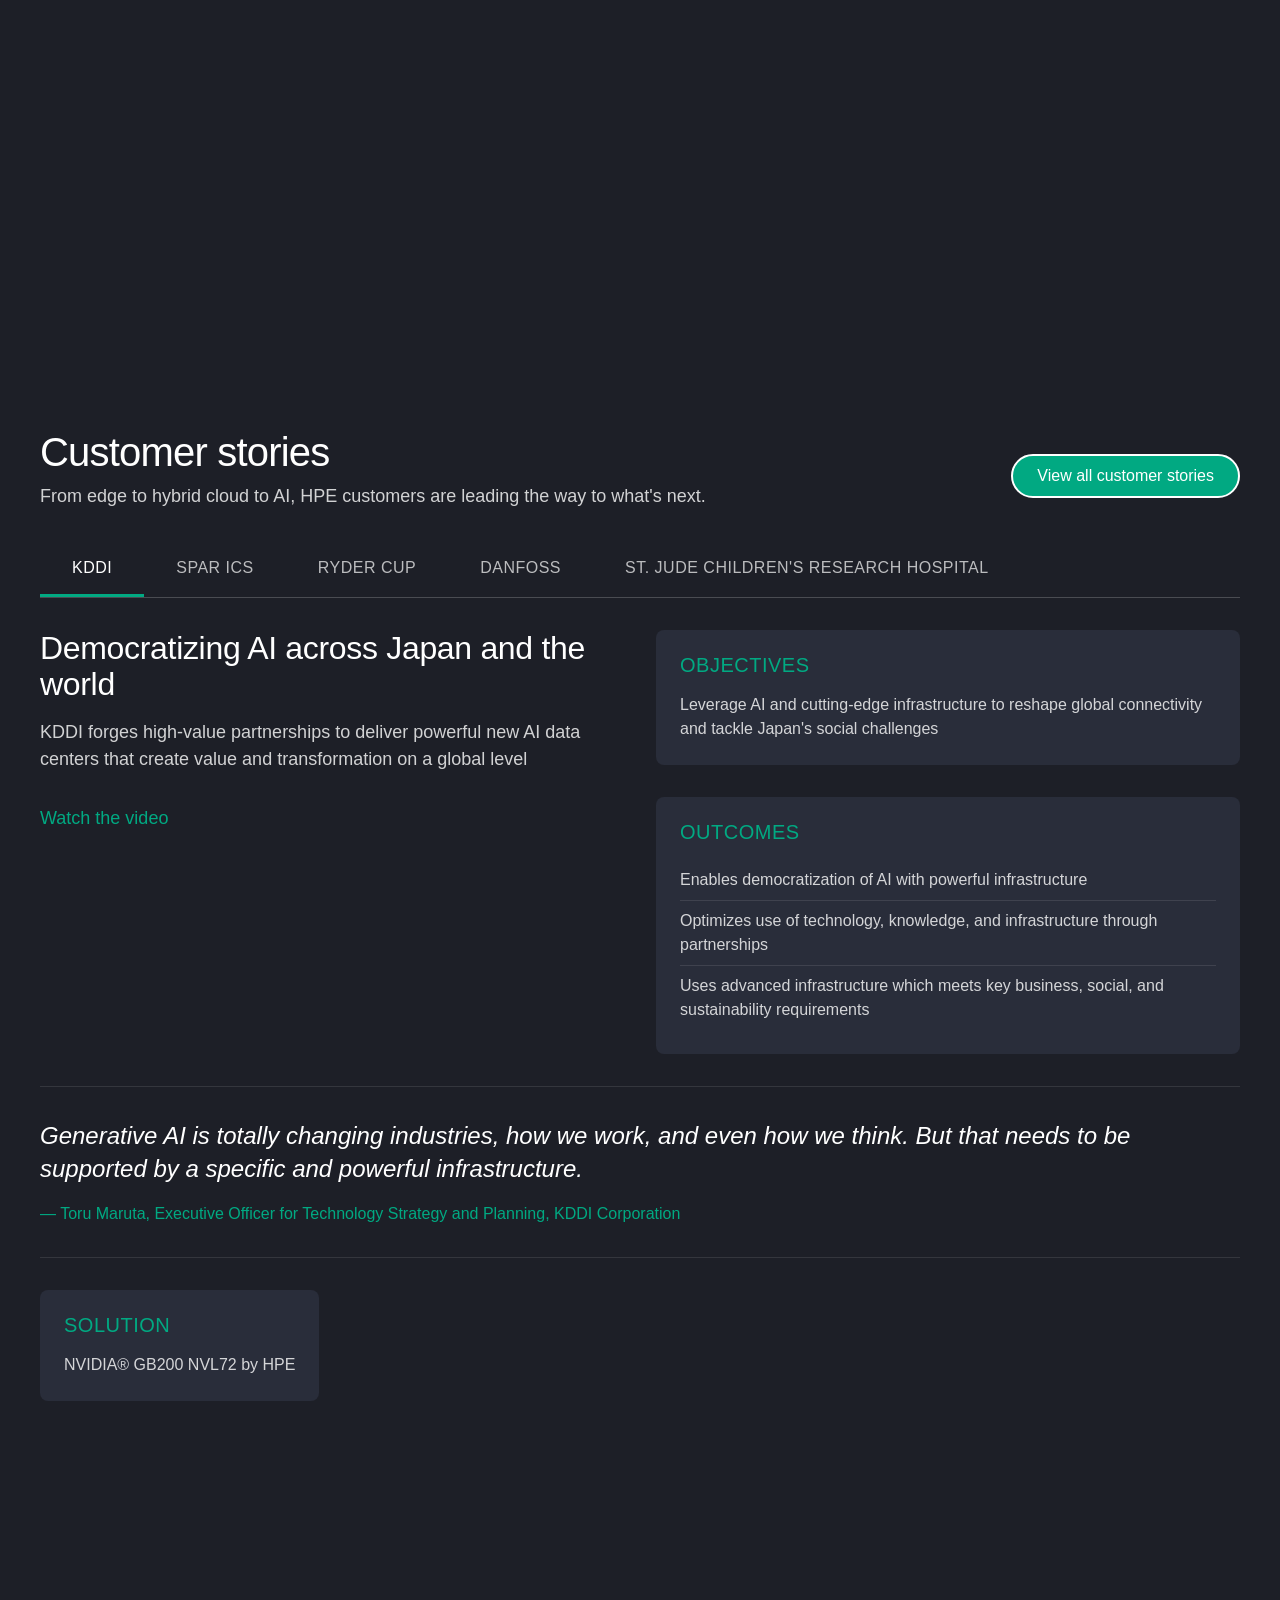
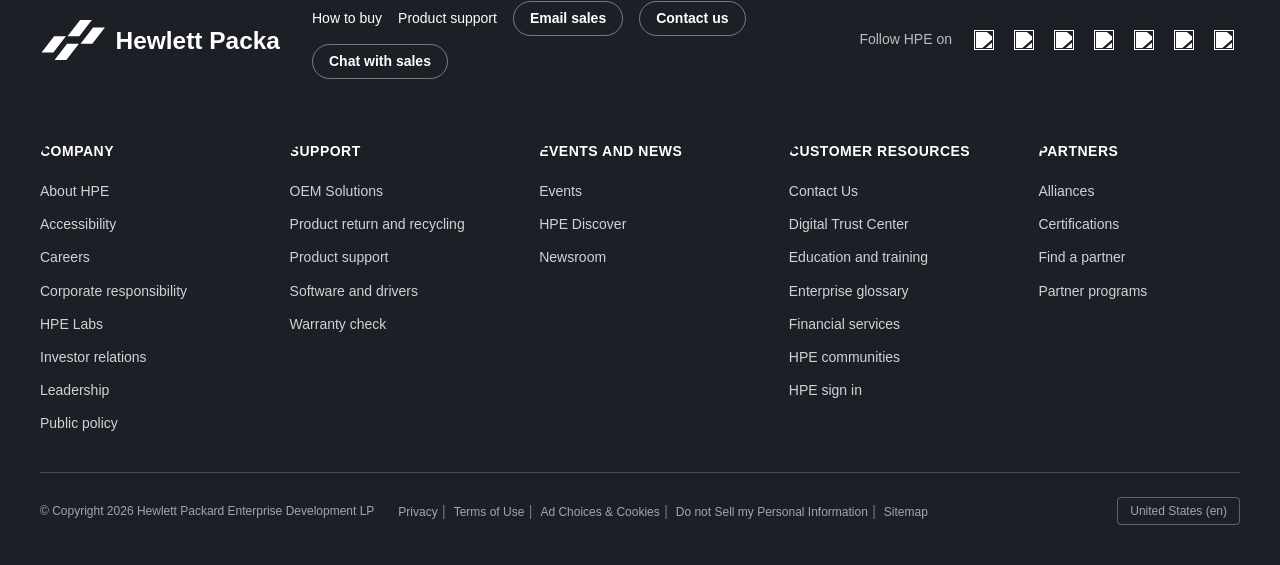
==== commit 1a168687: "feat: Customer Stories tabbed block — Phase 4 Customer Stories (blocks/customer-stories/): - Tabbed " ====
--- a/content/index.html
+++ b/content/index.html
@@ -209,6 +209,70 @@
       </div>
     </div>
 
+    <!-- Customer Stories -->
+    <div>
+      <div class="section-metadata">
+        <div><div>style</div><div>dark</div></div>
+      </div>
+      <div class="customer-stories">
+        <div>
+          <div>
+            <h2>Customer stories</h2>
+            <p>From edge to hybrid cloud to AI, HPE customers are leading the way to what's next.</p>
+            <p><a href="https://www.hpe.com/us/en/customer-case-studies.html">View all customer stories</a></p>
+          </div>
+        </div>
+        <div>
+          <div>KDDI</div>
+          <div>
+            <h3>Democratizing AI across Japan and the world</h3>
+            <p>KDDI forges high-value partnerships to deliver powerful new AI data centers that create value and transformation on a global level</p>
+            <p><strong>Watch the video</strong></p>
+            <h3>Objectives</h3>
+            <p>Leverage AI and cutting-edge infrastructure to reshape global connectivity and tackle Japan's social challenges</p>
+            <h3>Outcomes</h3>
+            <ul>
+              <li>Enables democratization of AI with powerful infrastructure</li>
+              <li>Optimizes use of technology, knowledge, and infrastructure through partnerships</li>
+              <li>Uses advanced infrastructure which meets key business, social, and sustainability requirements</li>
+            </ul>
+            <h4>Generative AI is totally changing industries, how we work, and even how we think. But that needs to be supported by a specific and powerful infrastructure.</h4>
+            <p>— Toru Maruta, Executive Officer for Technology Strategy and Planning, KDDI Corporation</p>
+            <h3>Solution</h3>
+            <ul><li>NVIDIA® GB200 NVL72 by HPE</li></ul>
+          </div>
+        </div>
+        <div>
+          <div>SPAR ICS</div>
+          <div>
+            <h3>Optimizing retail operations with edge computing</h3>
+            <p>SPAR ICS leverages HPE edge solutions to drive smarter, more efficient retail operations across their stores.</p>
+          </div>
+        </div>
+        <div>
+          <div>Ryder Cup</div>
+          <div>
+            <h3>Connected intelligence on the course</h3>
+            <p>See how HPE turned data into insights in real-time from green to screen at the 2025 Ryder Cup.</p>
+          </div>
+        </div>
+        <div>
+          <div>Danfoss</div>
+          <div>
+            <h3>Driving sustainable engineering innovation</h3>
+            <p>Danfoss uses HPE solutions to power sustainable digital transformation across their global operations.</p>
+          </div>
+        </div>
+        <div>
+          <div>St. Jude Children's Research Hospital</div>
+          <div>
+            <h3>Using AI to help save lives</h3>
+            <p>St. Jude uses the latest technologies to help treat and prevent illness and catastrophic disease, giving patients and families more time, and more hope.</p>
+          </div>
+        </div>
+      </div>
+    </div>
+
   </main>
   <footer></footer>
 </body>
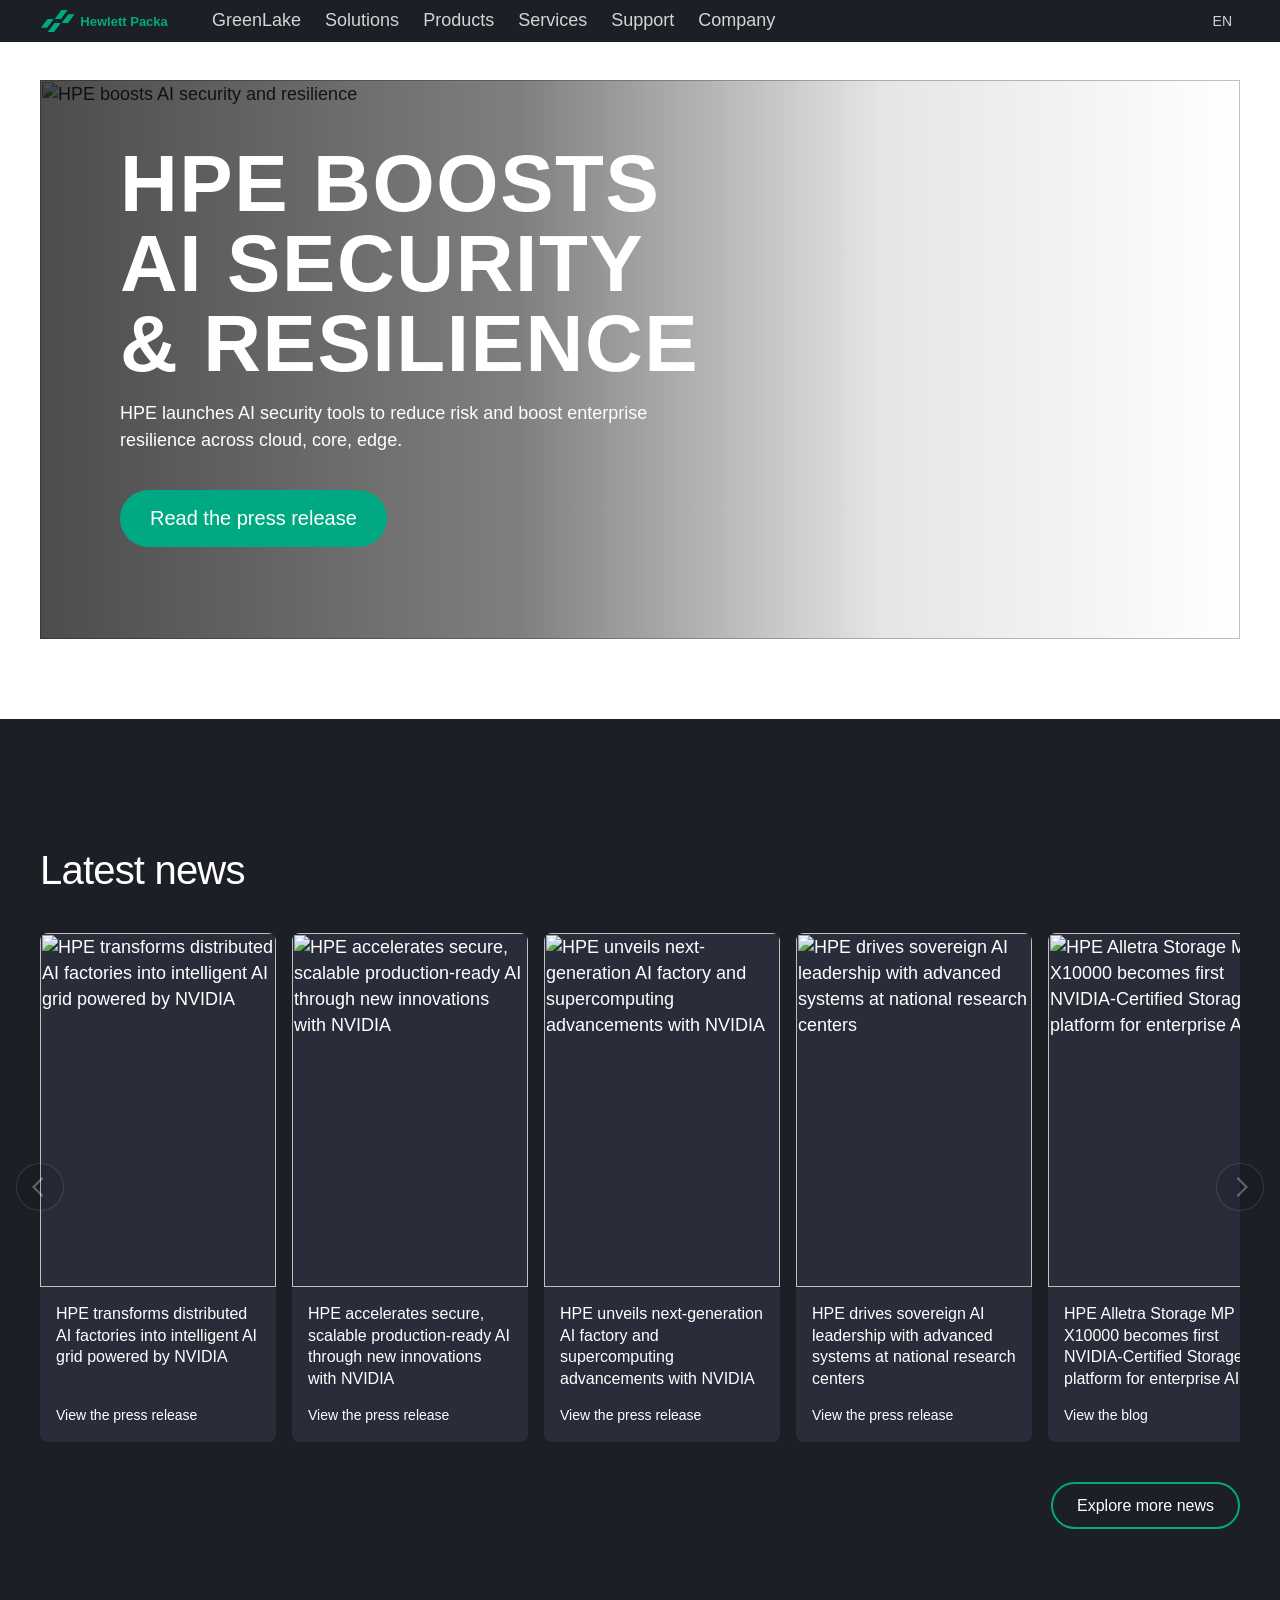
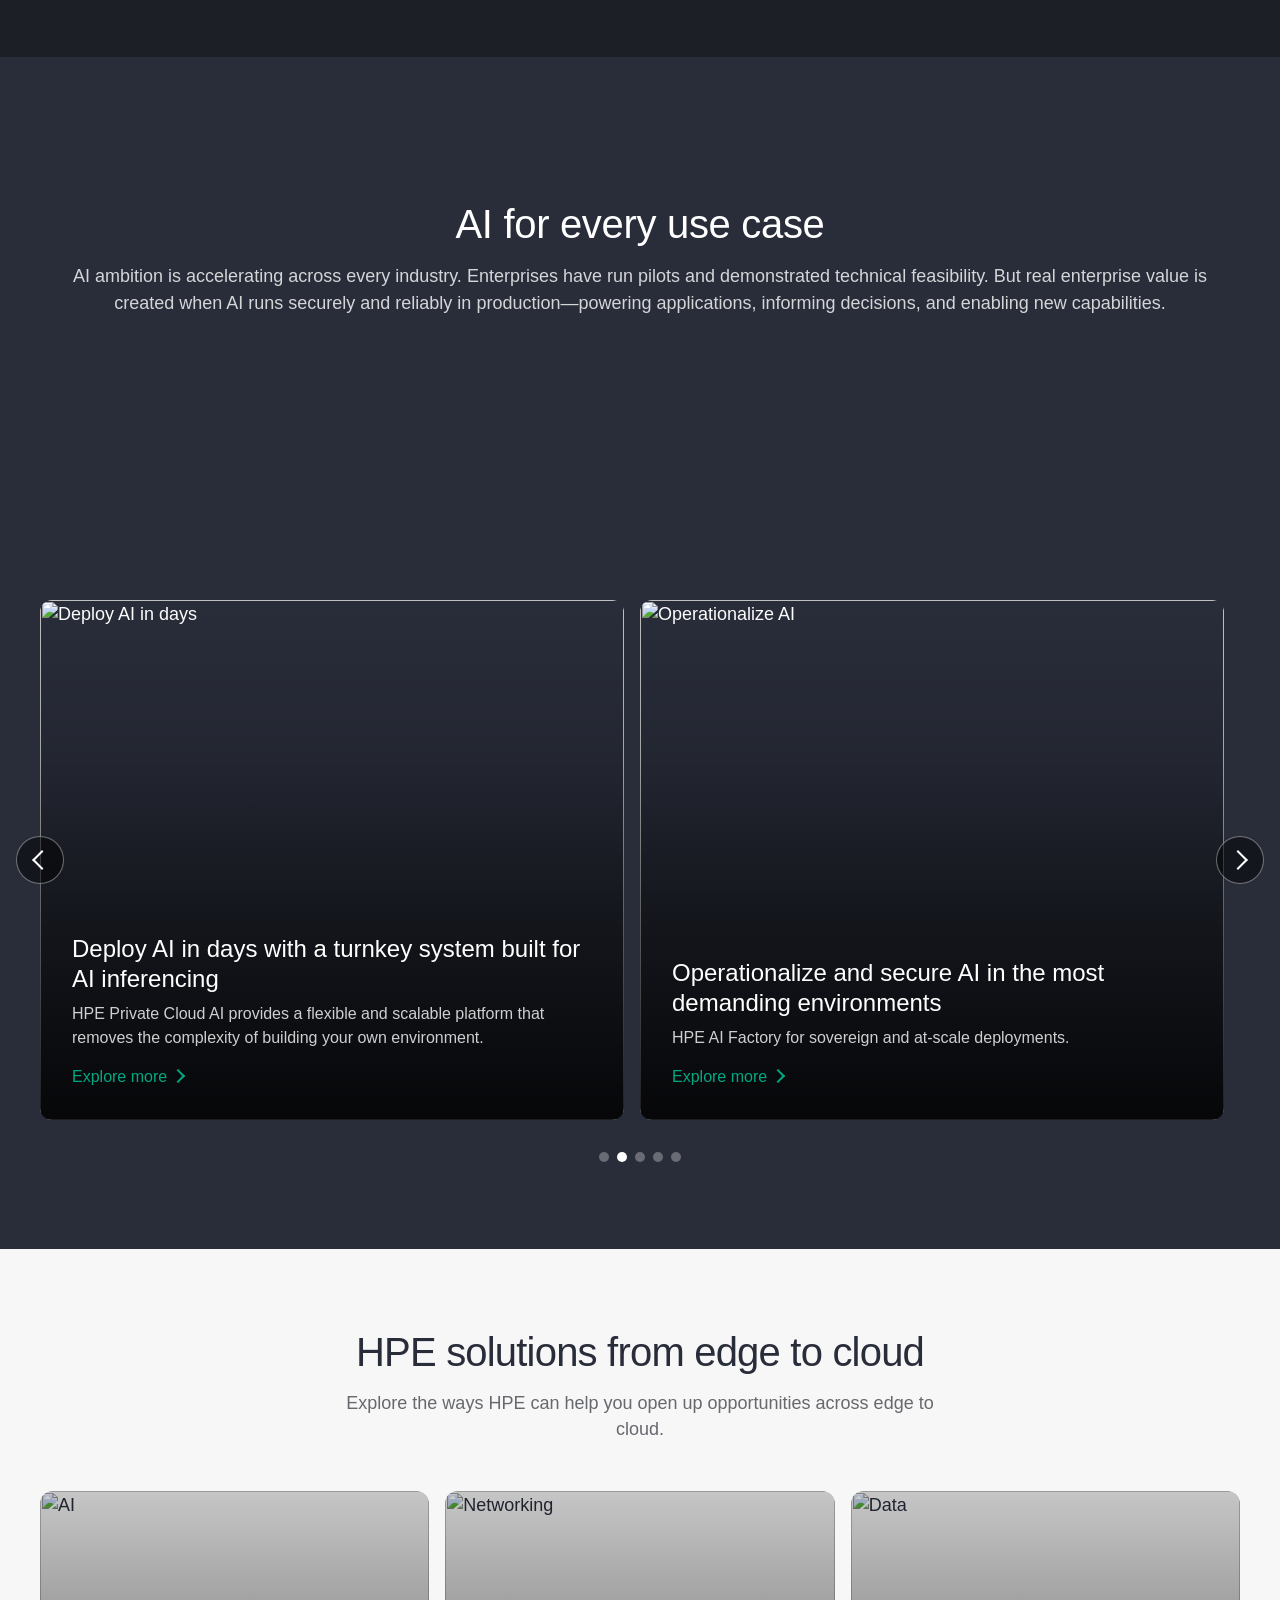
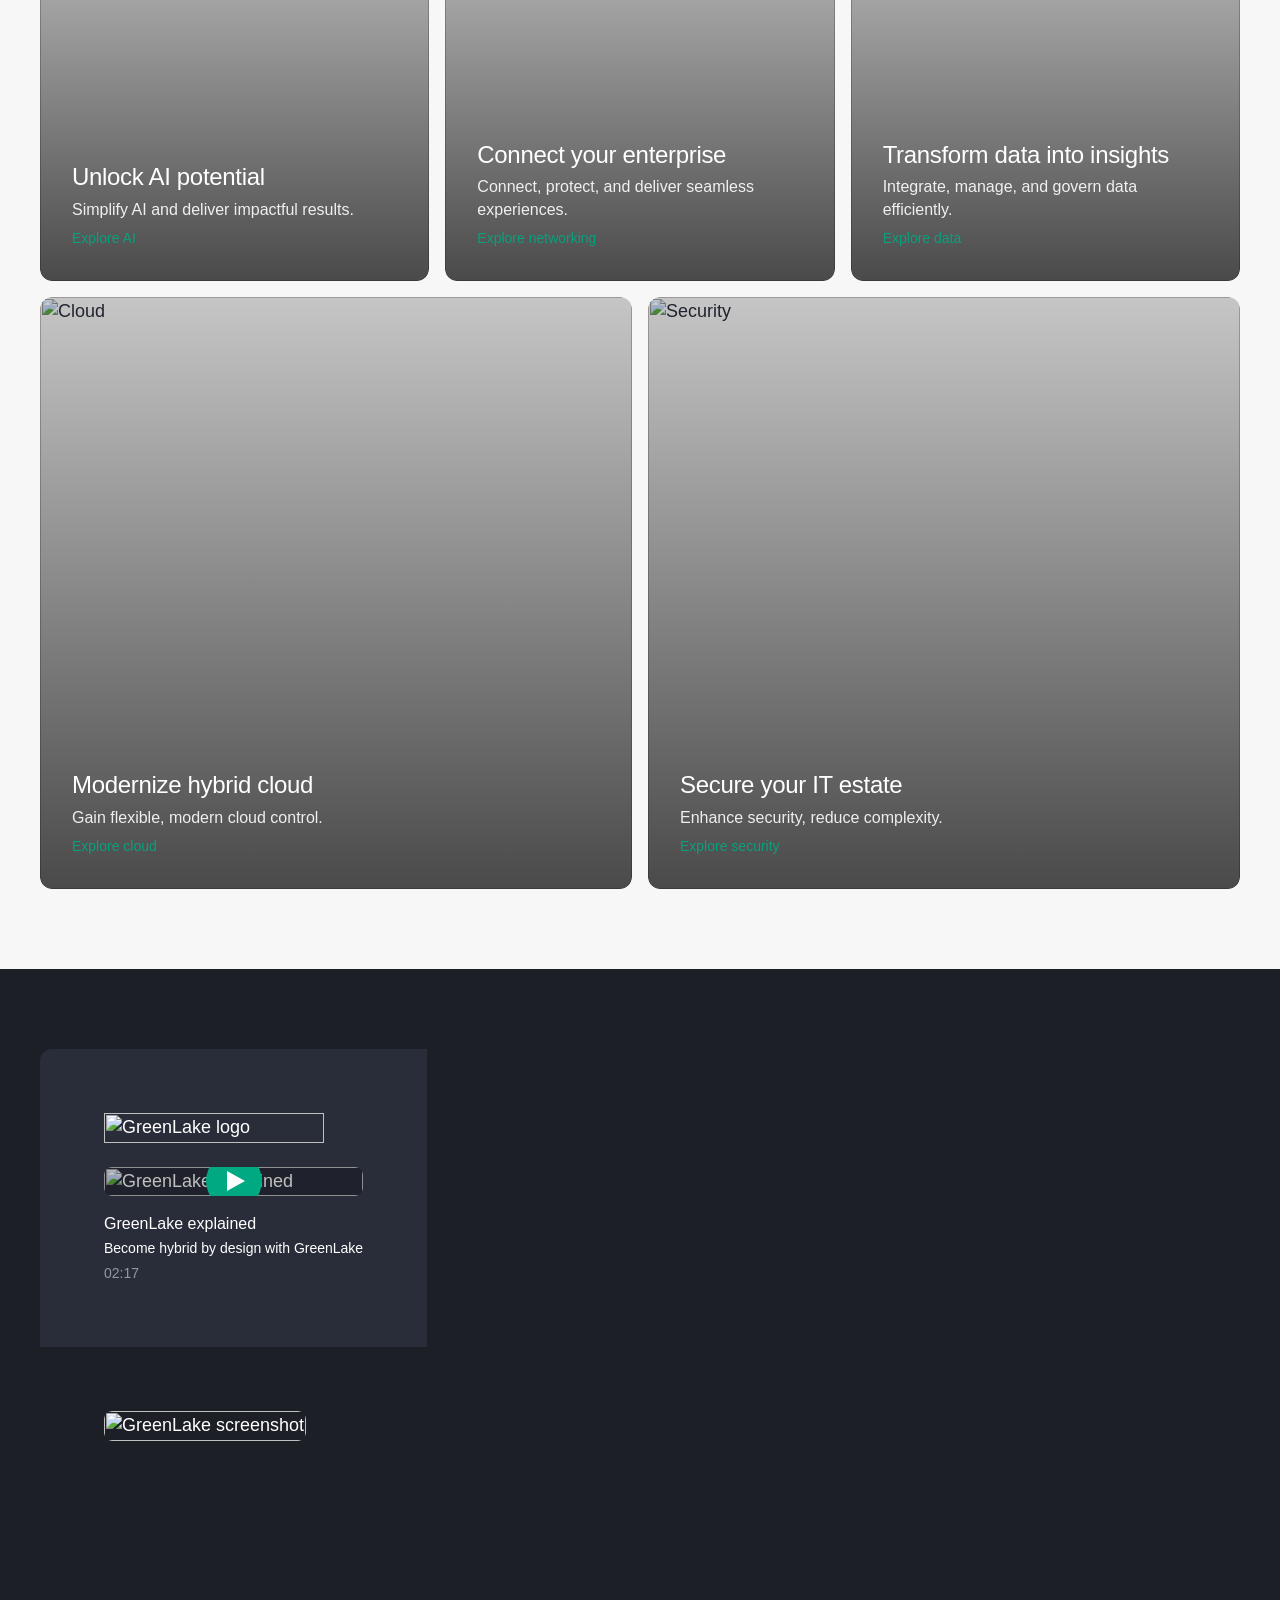
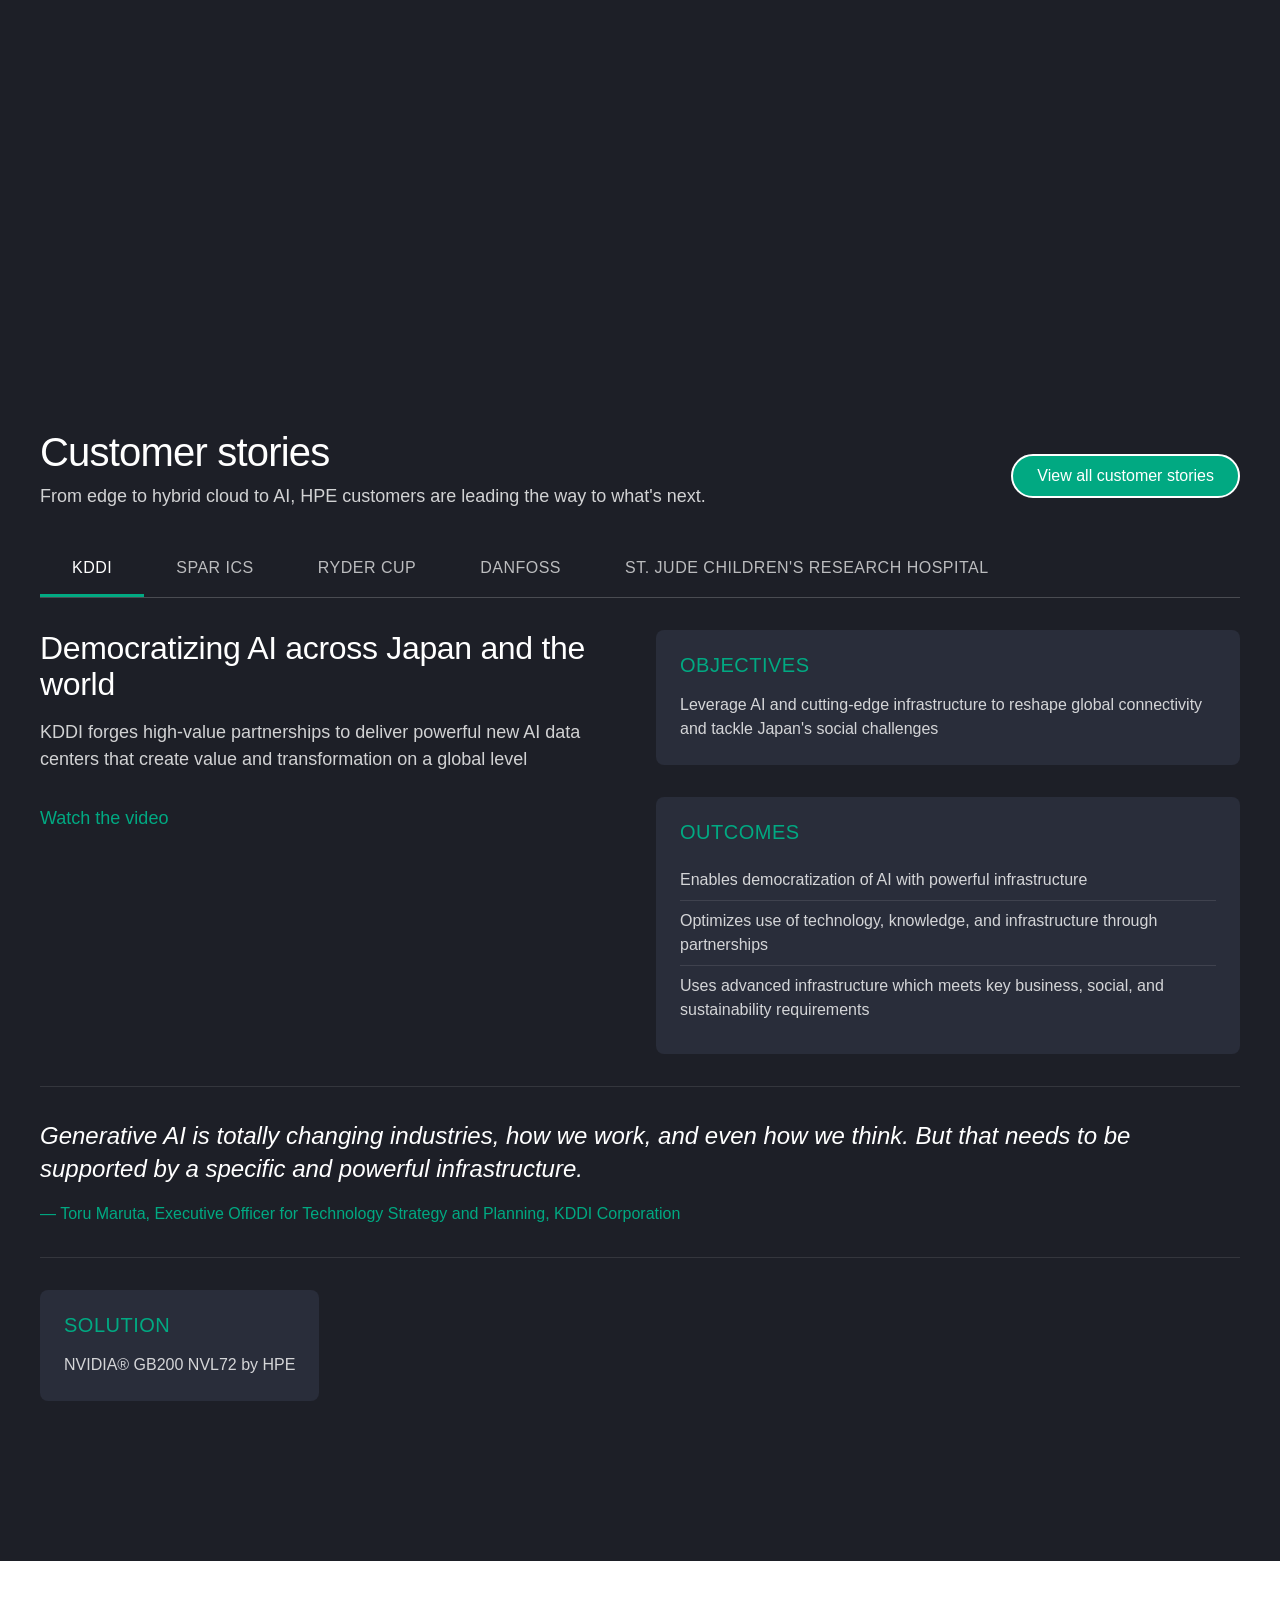
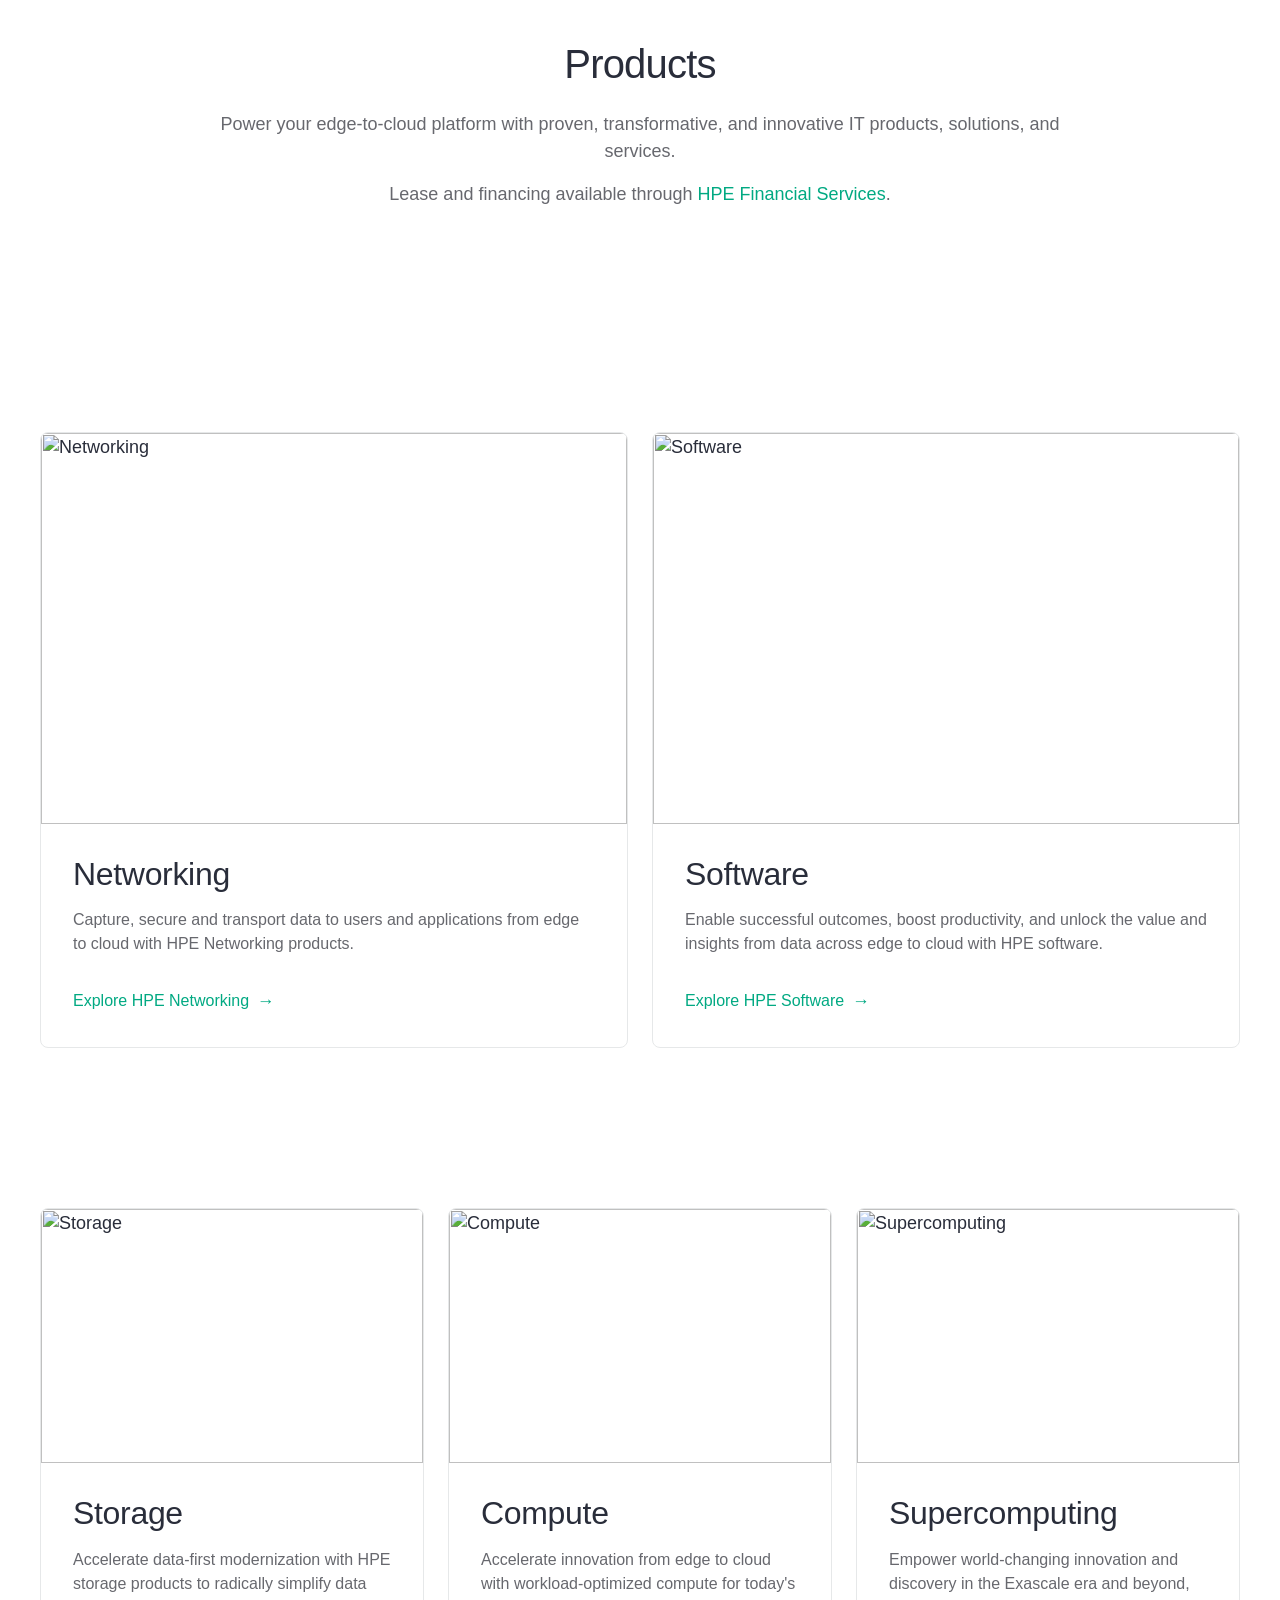
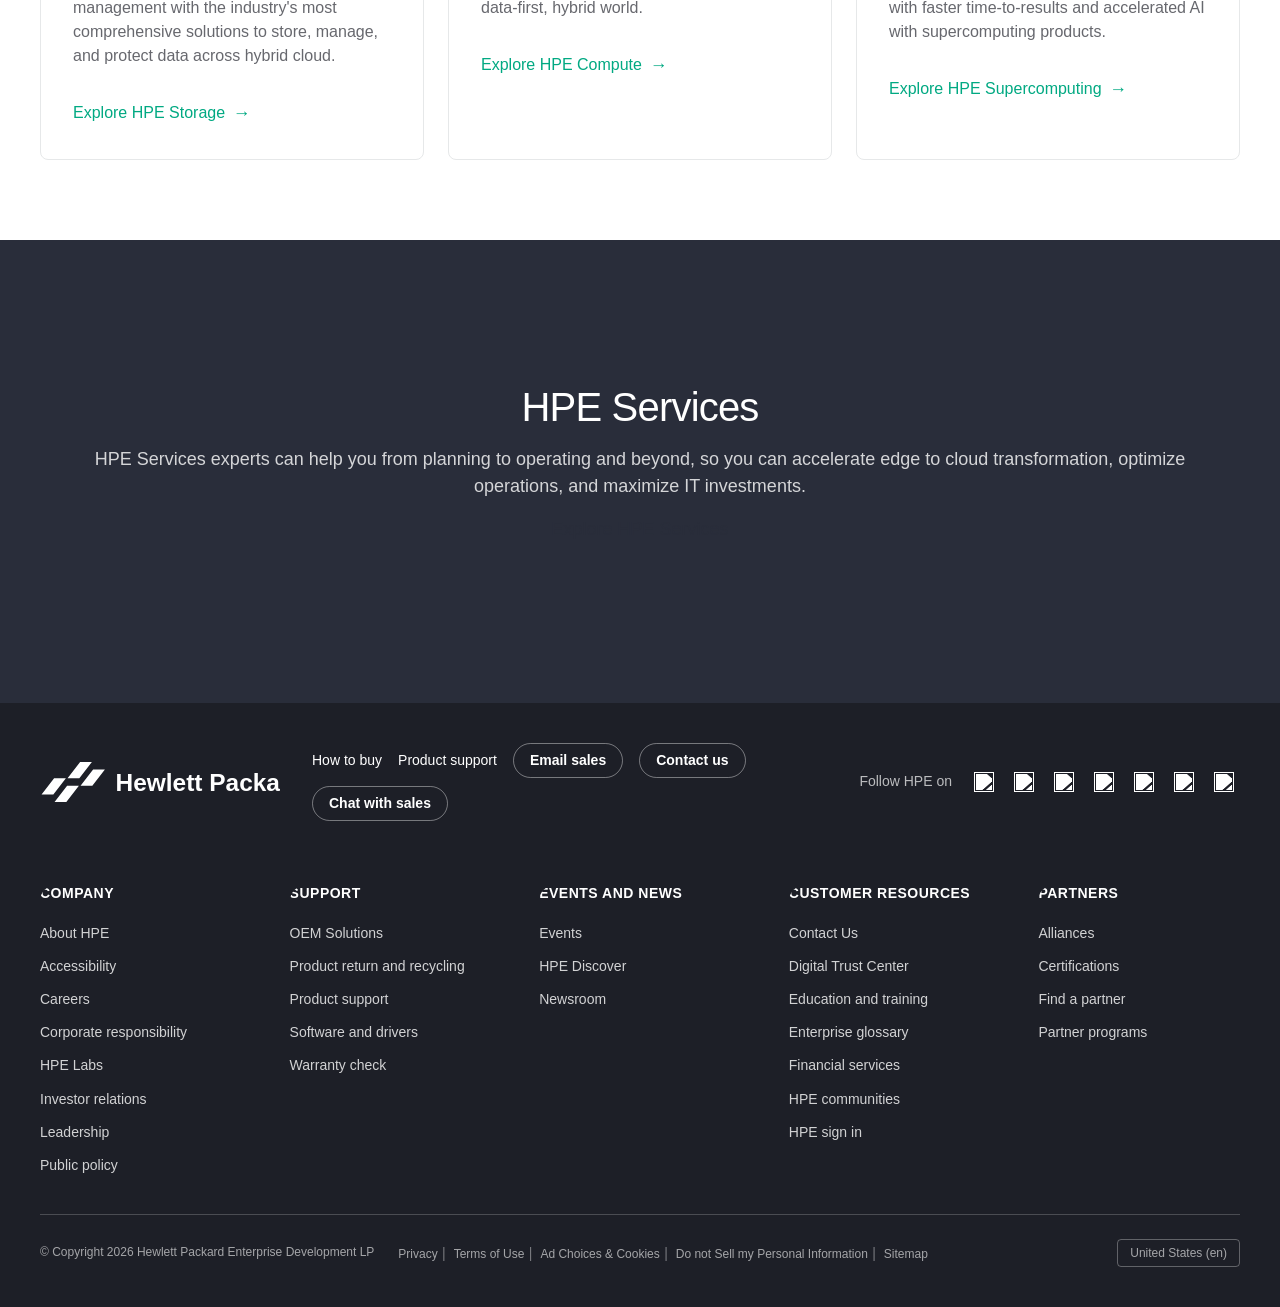
==== commit 46eb835b: "feat: Products & Services sections — Phase 5 Add section-header block (centered heading with inline " ====
--- a/content/index.html
+++ b/content/index.html
@@ -273,6 +273,89 @@
       </div>
     </div>
 
+    <!-- Products: Section Header -->
+    <div>
+      <div class="section-header">
+        <div>
+          <div>
+            <h2>Products</h2>
+            <p>Power your edge-to-cloud platform with proven, transformative, and innovative IT products, solutions, and services.</p>
+            <p>Lease and financing available through <a href="https://www.hpe.com/us/en/financing-asset-management-services.html">HPE Financial Services</a>.</p>
+          </div>
+        </div>
+      </div>
+    </div>
+
+    <!-- Products: Two-up (Networking + Software) -->
+    <div>
+      <div class="product-cards two-up">
+        <div>
+          <div><picture><img src="https://www.hpe.com/content/dam/hpe/shared-publishing/images-norend/homepage/landmark/products/homepage-products-juniper.jpg" alt="Networking"></picture></div>
+          <div>
+            <h3>Networking</h3>
+            <p>Capture, secure and transport data to users and applications from edge to cloud with HPE Networking products.</p>
+            <p><a href="https://www.hpe.com/us/en/networking.html">Explore HPE Networking</a></p>
+          </div>
+        </div>
+        <div>
+          <div><picture><img src="https://www.hpe.com/content/dam/hpe/shared-publishing/images-norend/homepage/landmark/products/homepage-products-software.jpg" alt="Software"></picture></div>
+          <div>
+            <h3>Software</h3>
+            <p>Enable successful outcomes, boost productivity, and unlock the value and insights from data across edge to cloud with HPE software.</p>
+            <p><a href="https://www.hpe.com/us/en/software.html">Explore HPE Software</a></p>
+          </div>
+        </div>
+      </div>
+    </div>
+
+    <!-- Products: Three-up (Storage + Compute + Supercomputing) -->
+    <div>
+      <div class="product-cards three-up">
+        <div>
+          <div><picture><img src="https://www.hpe.com/content/dam/hpe/shared-publishing/images-norend/homepage/landmark/products/Storage-gray-bkg-512x332.jpg" alt="Storage"></picture></div>
+          <div>
+            <h3>Storage</h3>
+            <p>Accelerate data-first modernization with HPE storage products to radically simplify data management with the industry's most comprehensive solutions to store, manage, and protect data across hybrid cloud.</p>
+            <p><a href="https://www.hpe.com/us/en/storage.html">Explore HPE Storage</a></p>
+          </div>
+        </div>
+        <div>
+          <div><picture><img src="https://www.hpe.com/content/dam/hpe/shared-publishing/images-norend/homepage/landmark/products/homepage-products-compute.jpg" alt="Compute"></picture></div>
+          <div>
+            <h3>Compute</h3>
+            <p>Accelerate innovation from edge to cloud with workload-optimized compute for today's data-first, hybrid world.</p>
+            <p><a href="https://www.hpe.com/us/en/compute.html">Explore HPE Compute</a></p>
+          </div>
+        </div>
+        <div>
+          <div><picture><img src="https://www.hpe.com/content/dam/hpe/shared-publishing/images-norend/homepage/landmark/products/Supercomputing-gray-bkg-784x332.jpg" alt="Supercomputing"></picture></div>
+          <div>
+            <h3>Supercomputing</h3>
+            <p>Empower world-changing innovation and discovery in the Exascale era and beyond, with faster time-to-results and accelerated AI with supercomputing products.</p>
+            <p><a href="https://www.hpe.com/us/en/supercomputing.html">Explore HPE Supercomputing</a></p>
+          </div>
+        </div>
+      </div>
+    </div>
+
+    <!-- Services Banner -->
+    <div>
+      <div class="section-metadata">
+        <div><div>style</div><div>dark-alt</div></div>
+      </div>
+      <div class="feature-banner">
+        <div>
+          <div>
+            <h2>HPE Services</h2>
+            <p>HPE Services experts can help you from planning to operating and beyond, so you can accelerate edge to cloud transformation, optimize operations, and maximize IT investments.</p>
+          </div>
+          <div>
+            <p><a href="https://www.hpe.com/us/en/services.html">Explore HPE Services</a></p>
+          </div>
+        </div>
+      </div>
+    </div>
+
   </main>
   <footer></footer>
 </body>
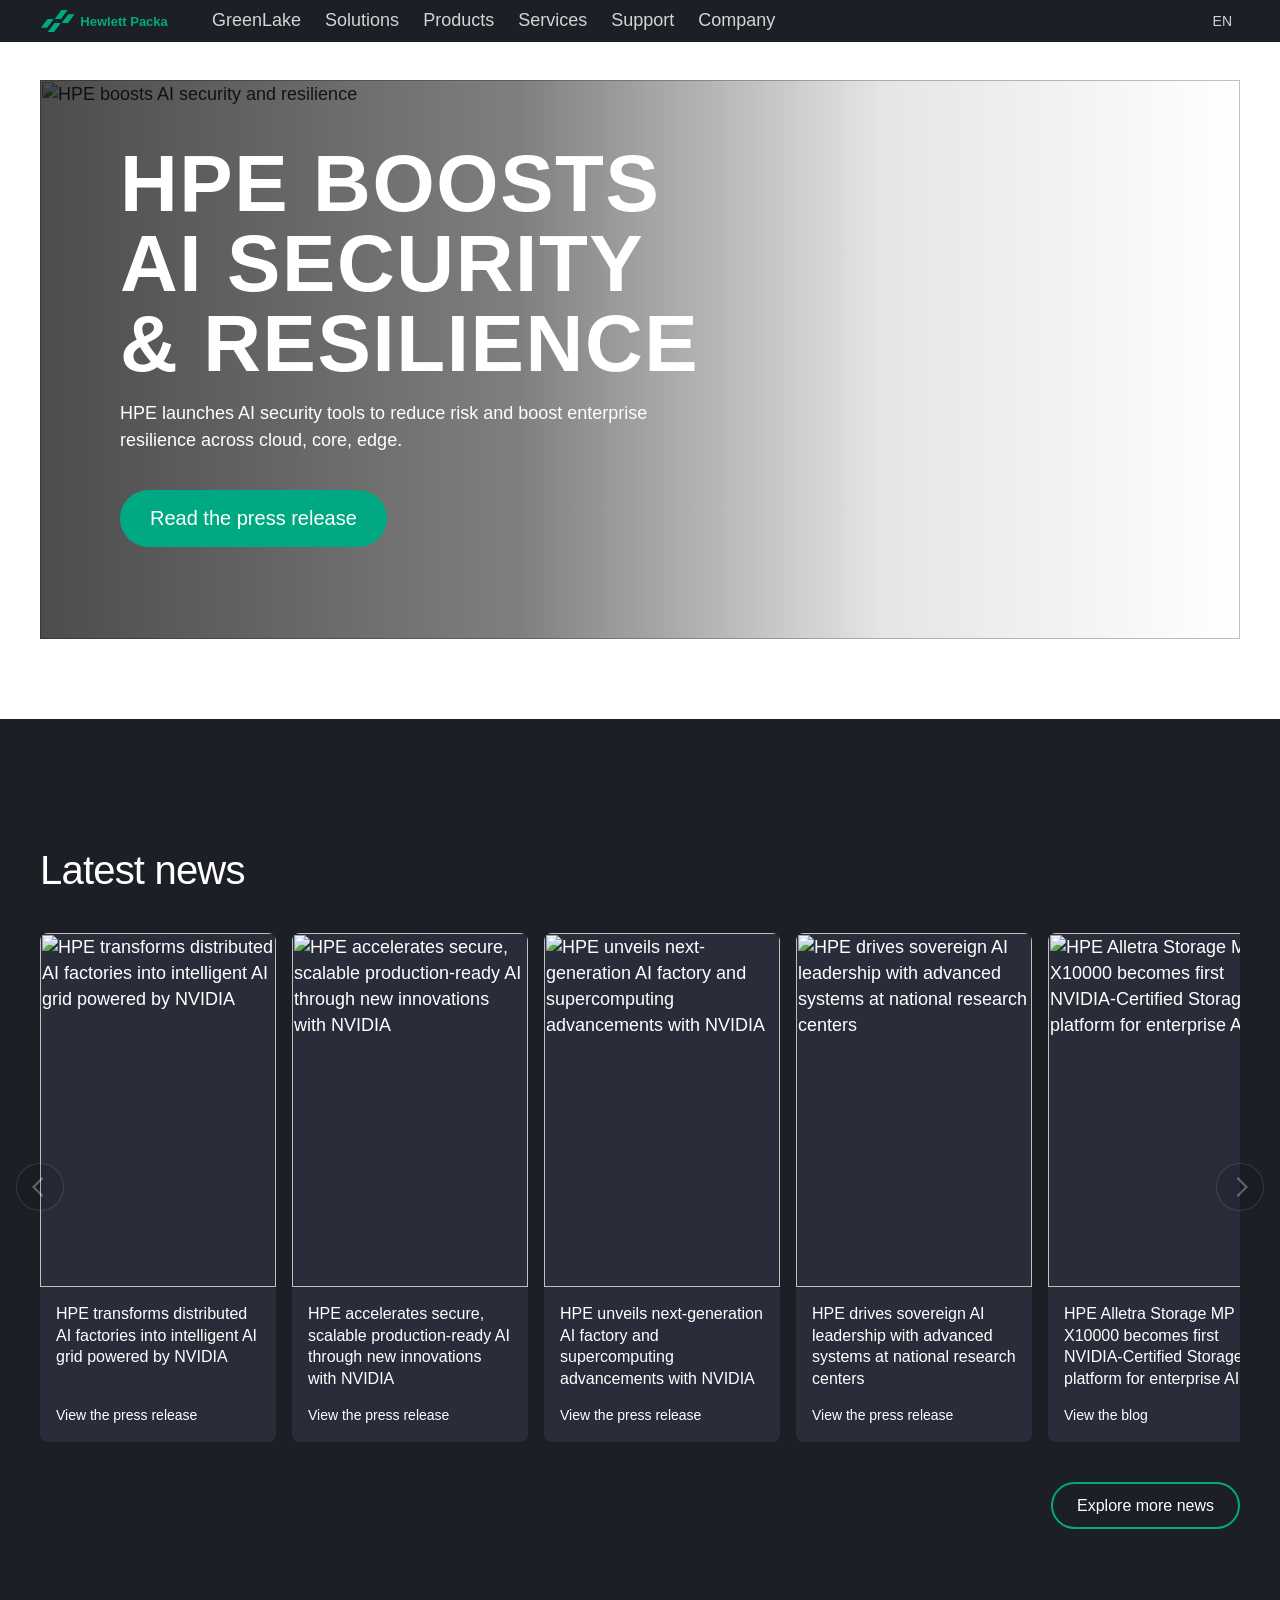
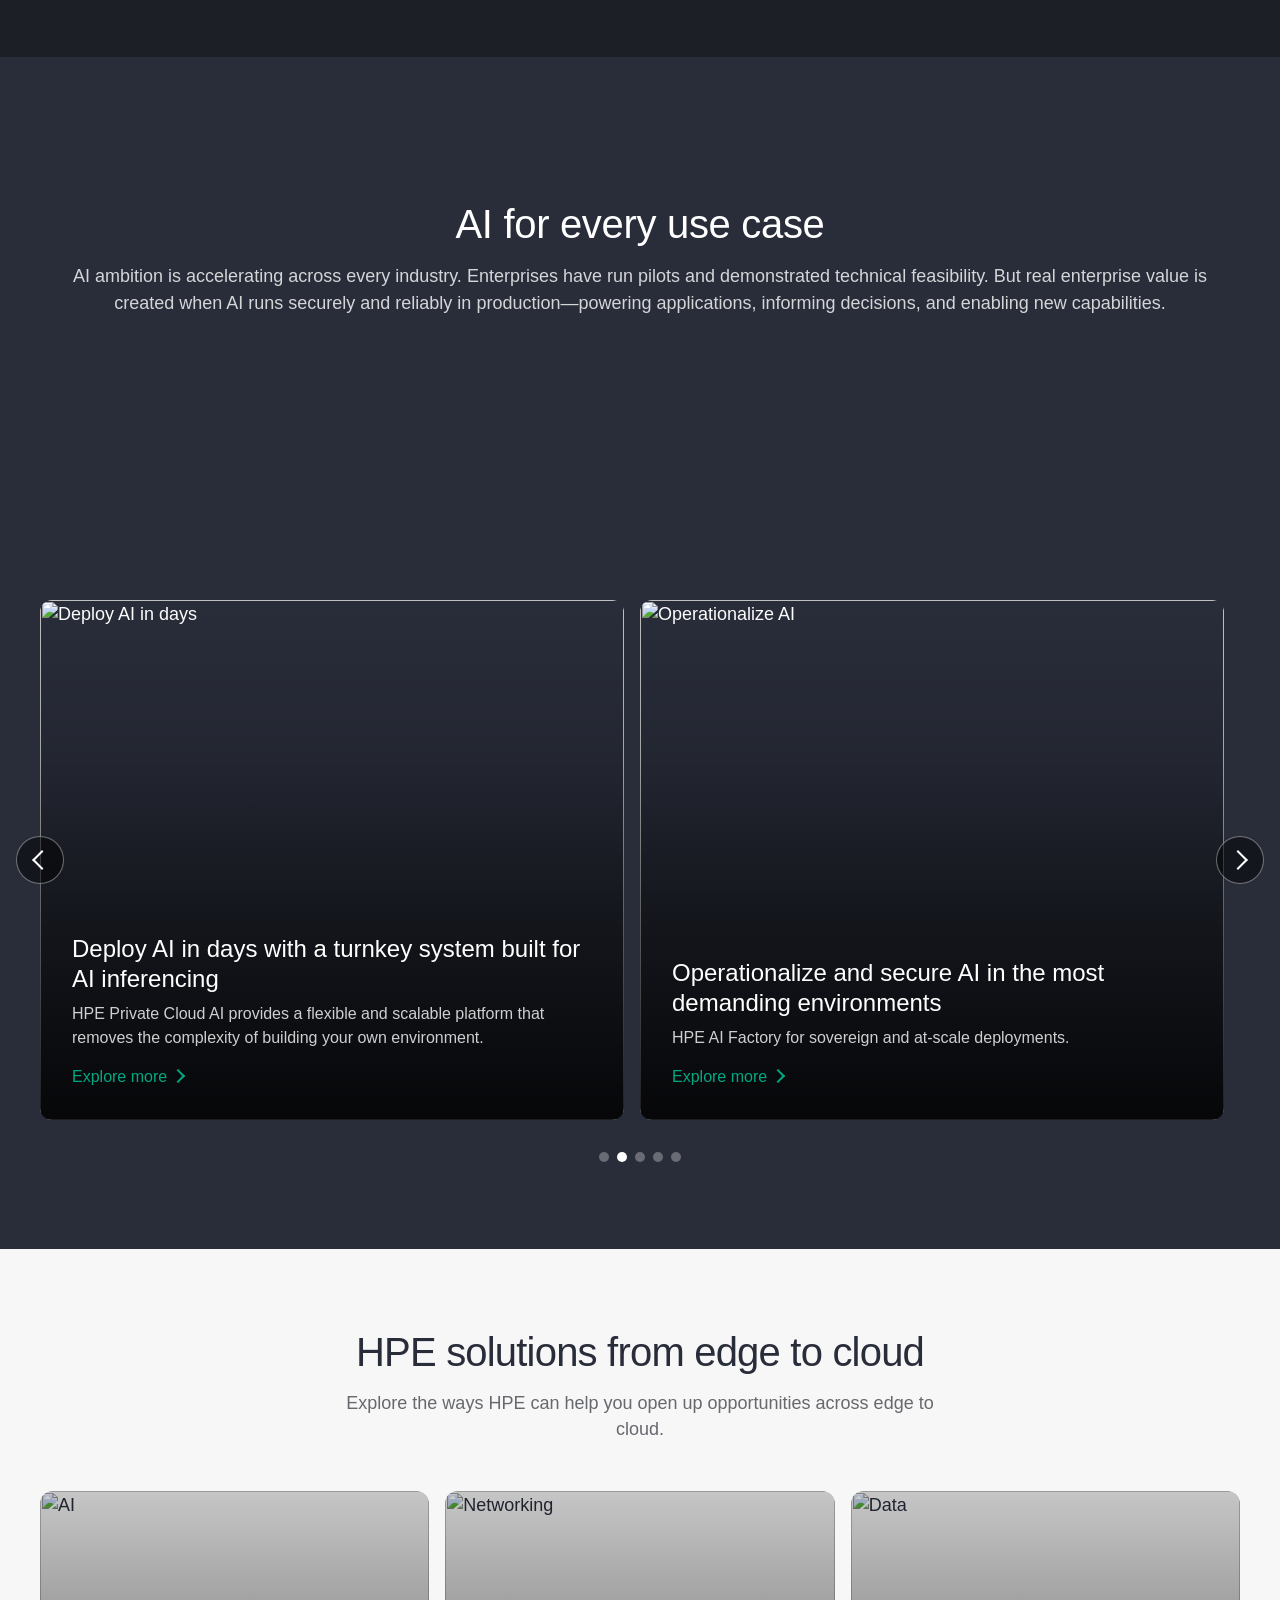
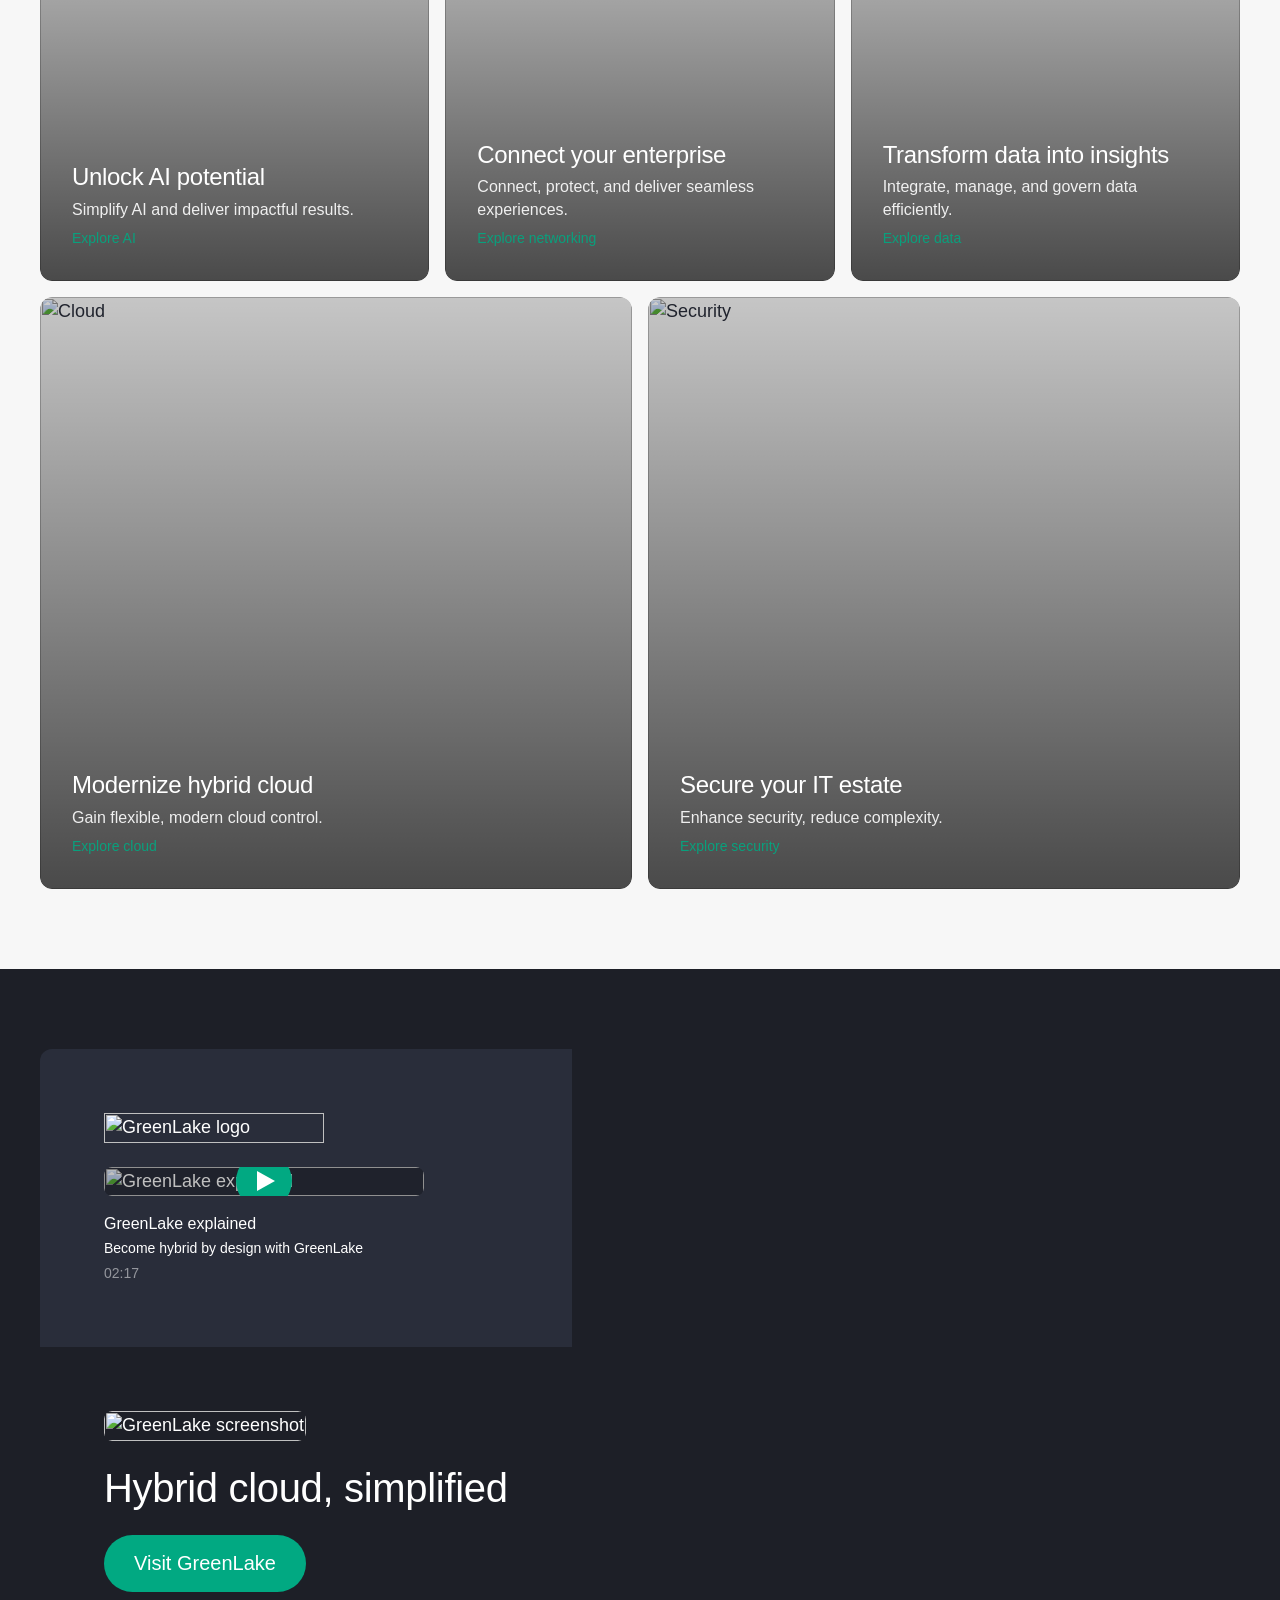
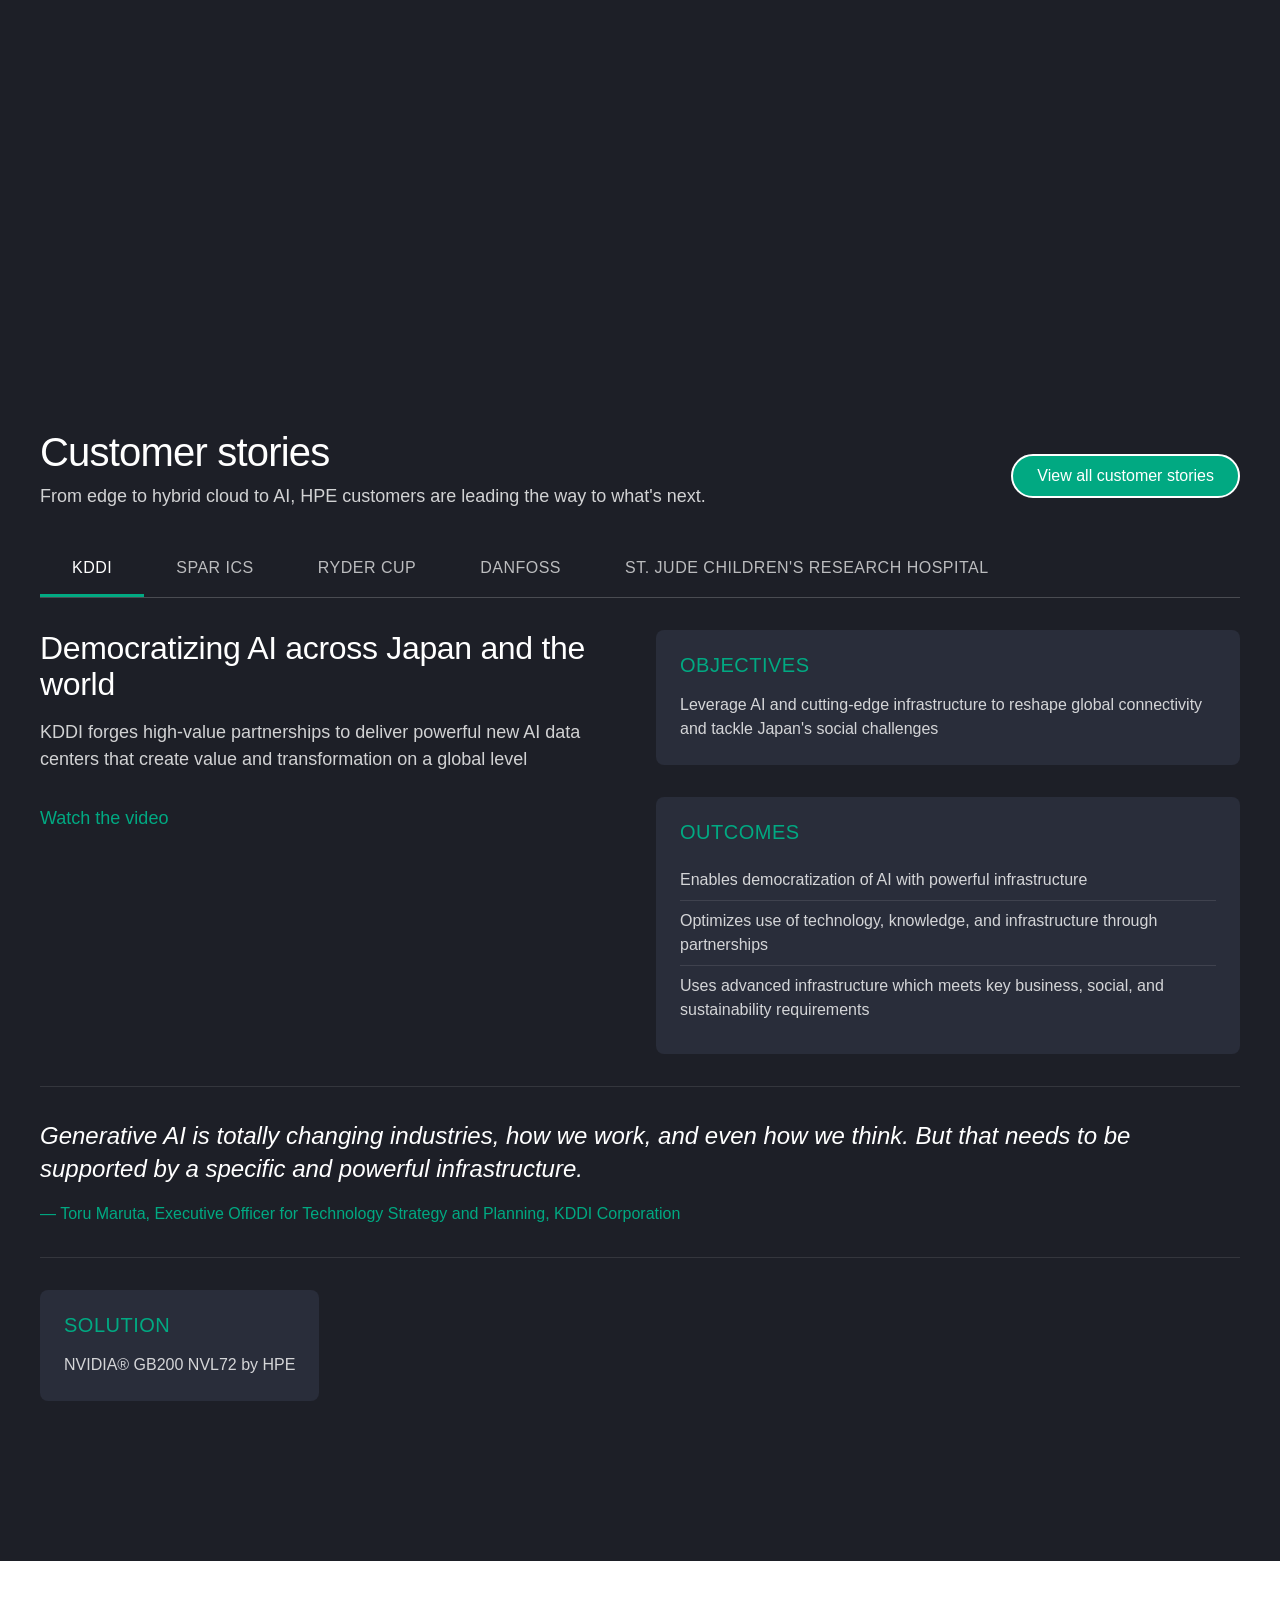
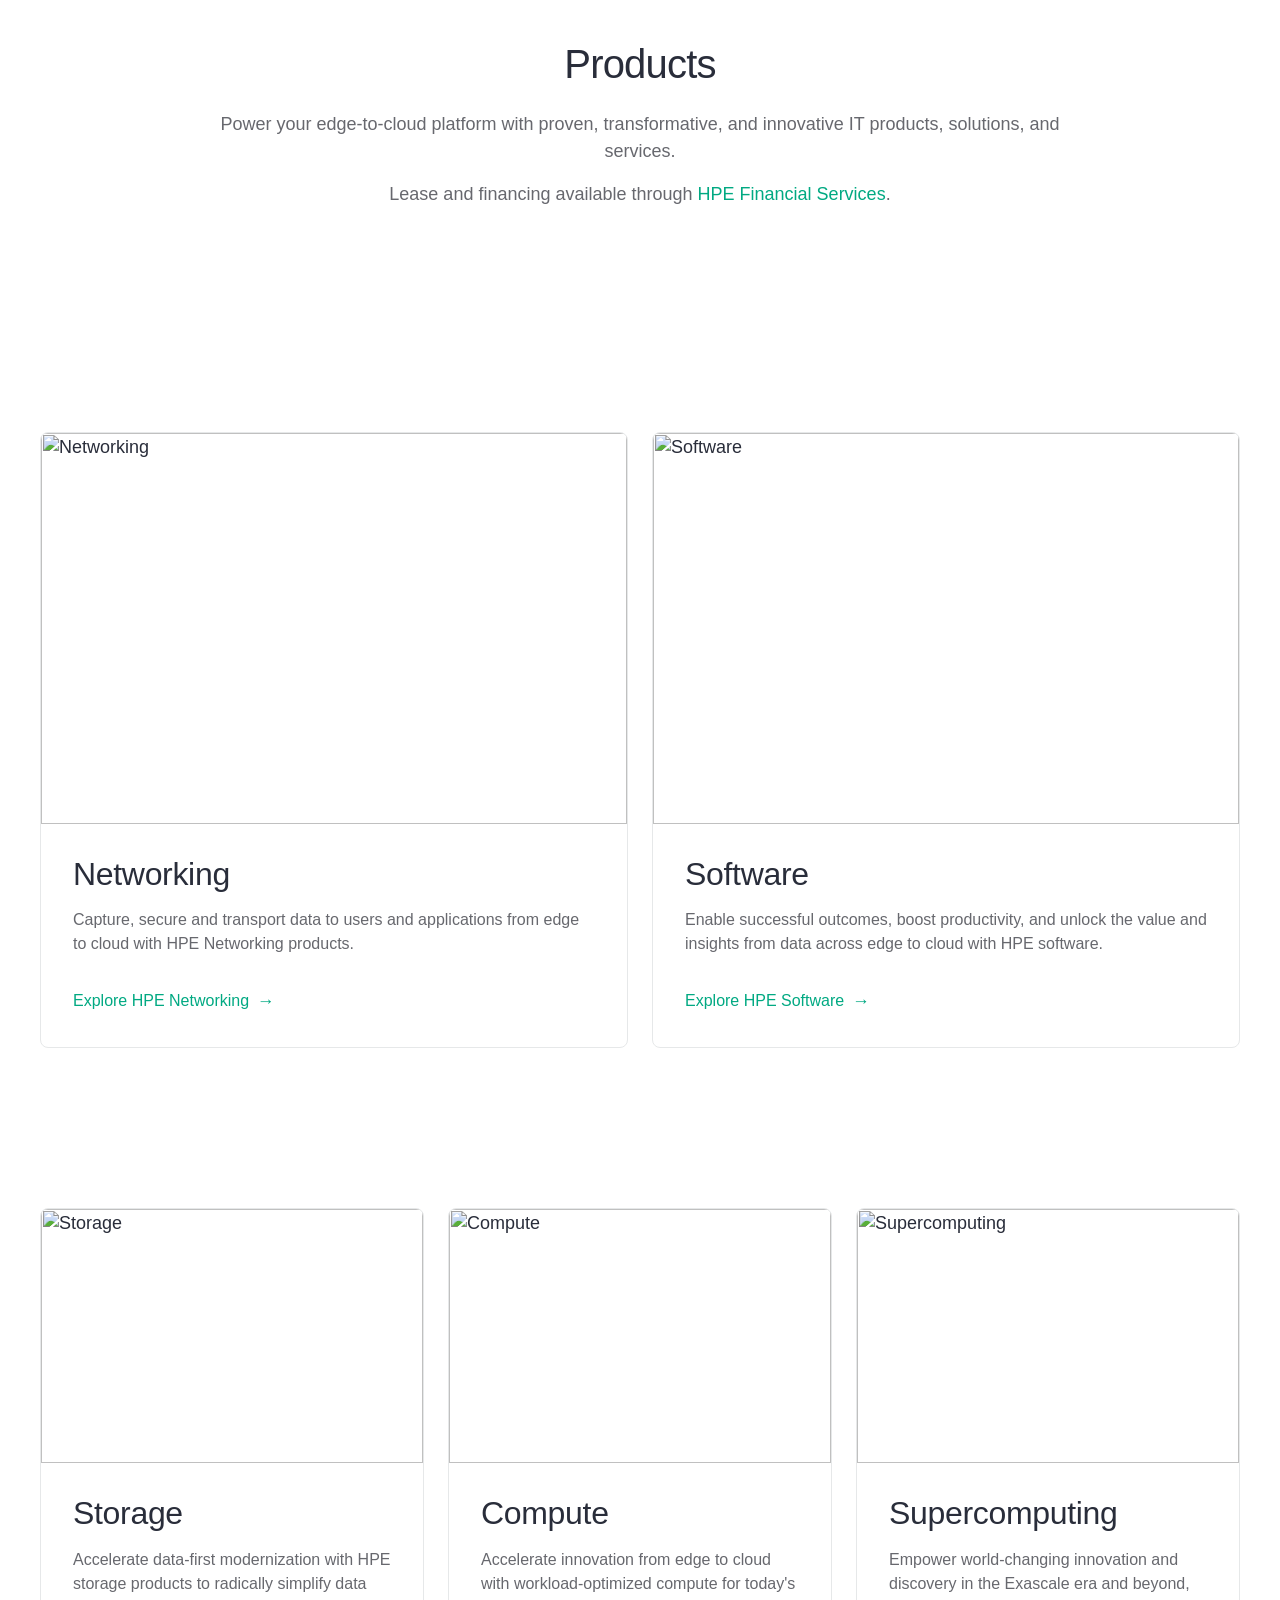
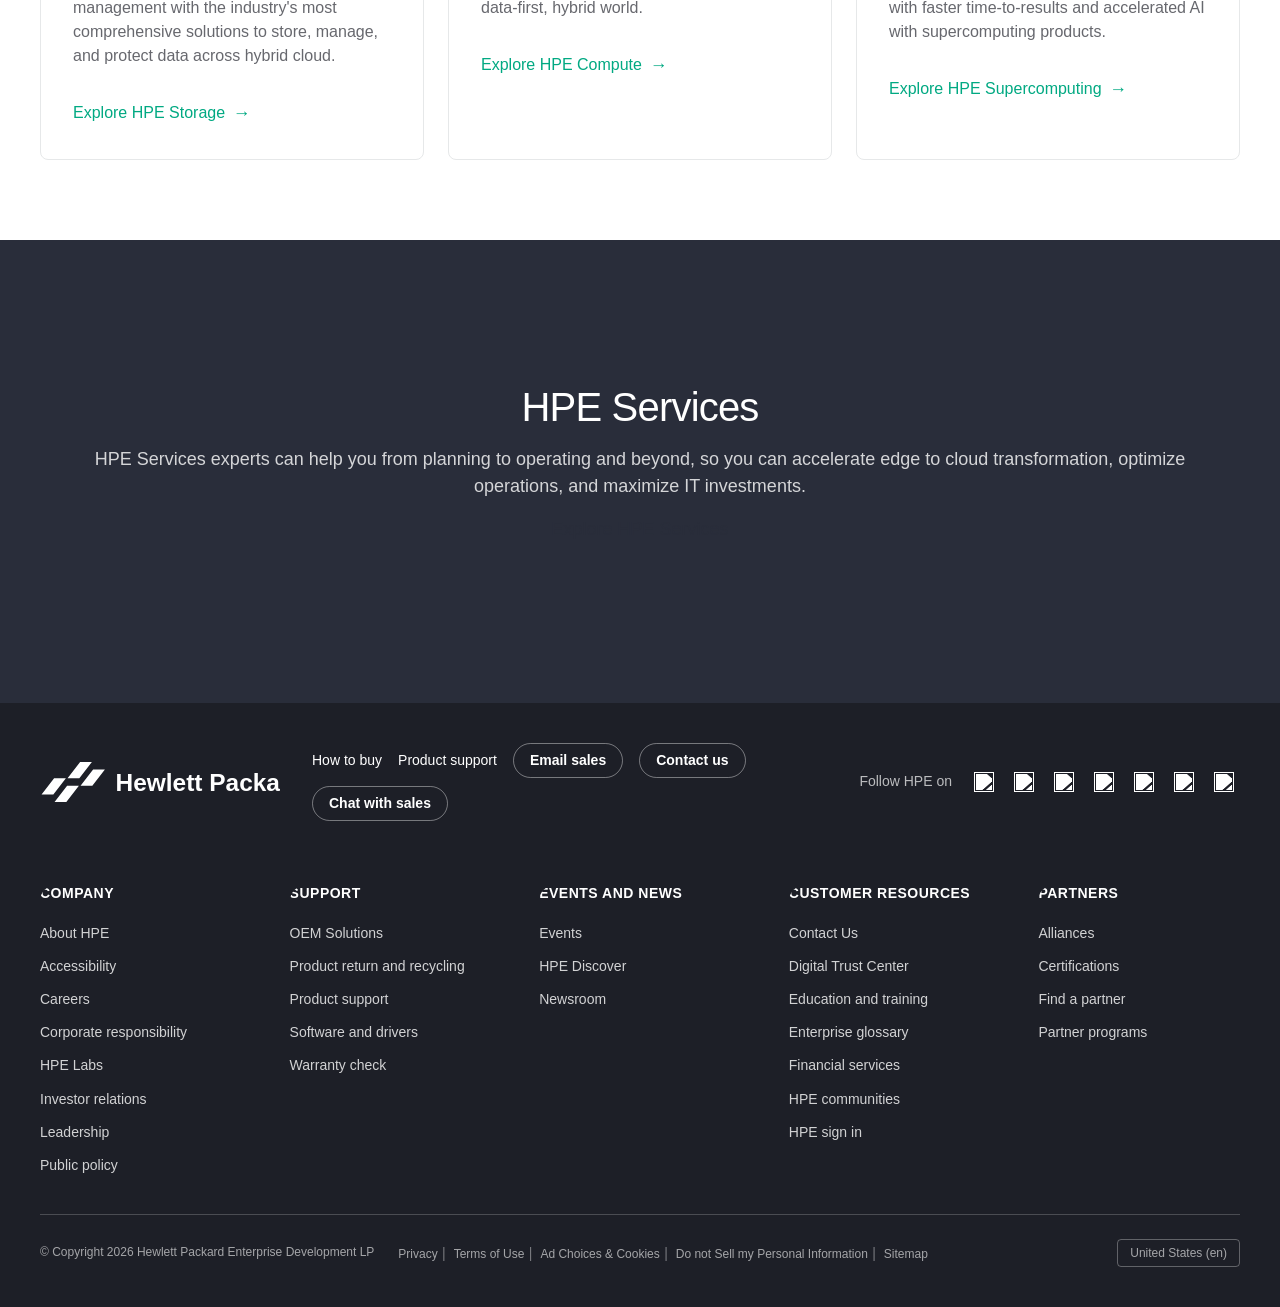
==== commit e4694cf7: "fix: Phase 6 — metadata, GreenLake promo fix, visual QA Add full OG metadata to homepage (title, des" ====
--- a/content/index.html
+++ b/content/index.html
@@ -1,8 +1,15 @@
 <html>
 <head>
   <title>Hewlett Packard Enterprise (HPE)</title>
-  <meta name="description" content="HPE homepage - Adobe Summit demo">
+  <meta name="description" content="HPE is a leader in essential enterprise technology, bringing together the power of AI, cloud, and networking to help organizations unlock their boldest ambitions.">
   <meta name="viewport" content="width=device-width, initial-scale=1">
+  <meta name="keywords" content="Hewlett Packard Enterprise, HPE, HPE home page, HP Enterprise">
+  <meta name="robots" content="follow, index">
+  <meta property="og:type" content="website">
+  <meta property="og:title" content="Hewlett Packard Enterprise">
+  <meta property="og:description" content="HPE is a leader in essential enterprise technology, bringing together the power of AI, cloud, and networking to help organizations unlock their boldest ambitions.">
+  <meta property="og:image" content="https://www.hpe.com/content/dam/hpe/social/logo.jpg">
+  <meta property="og:url" content="https://www.hpe.com/us/en/home.html">
   <script src="/scripts/scripts.js" type="module"></script>
   <link rel="stylesheet" href="/styles/styles.css">
 </head>
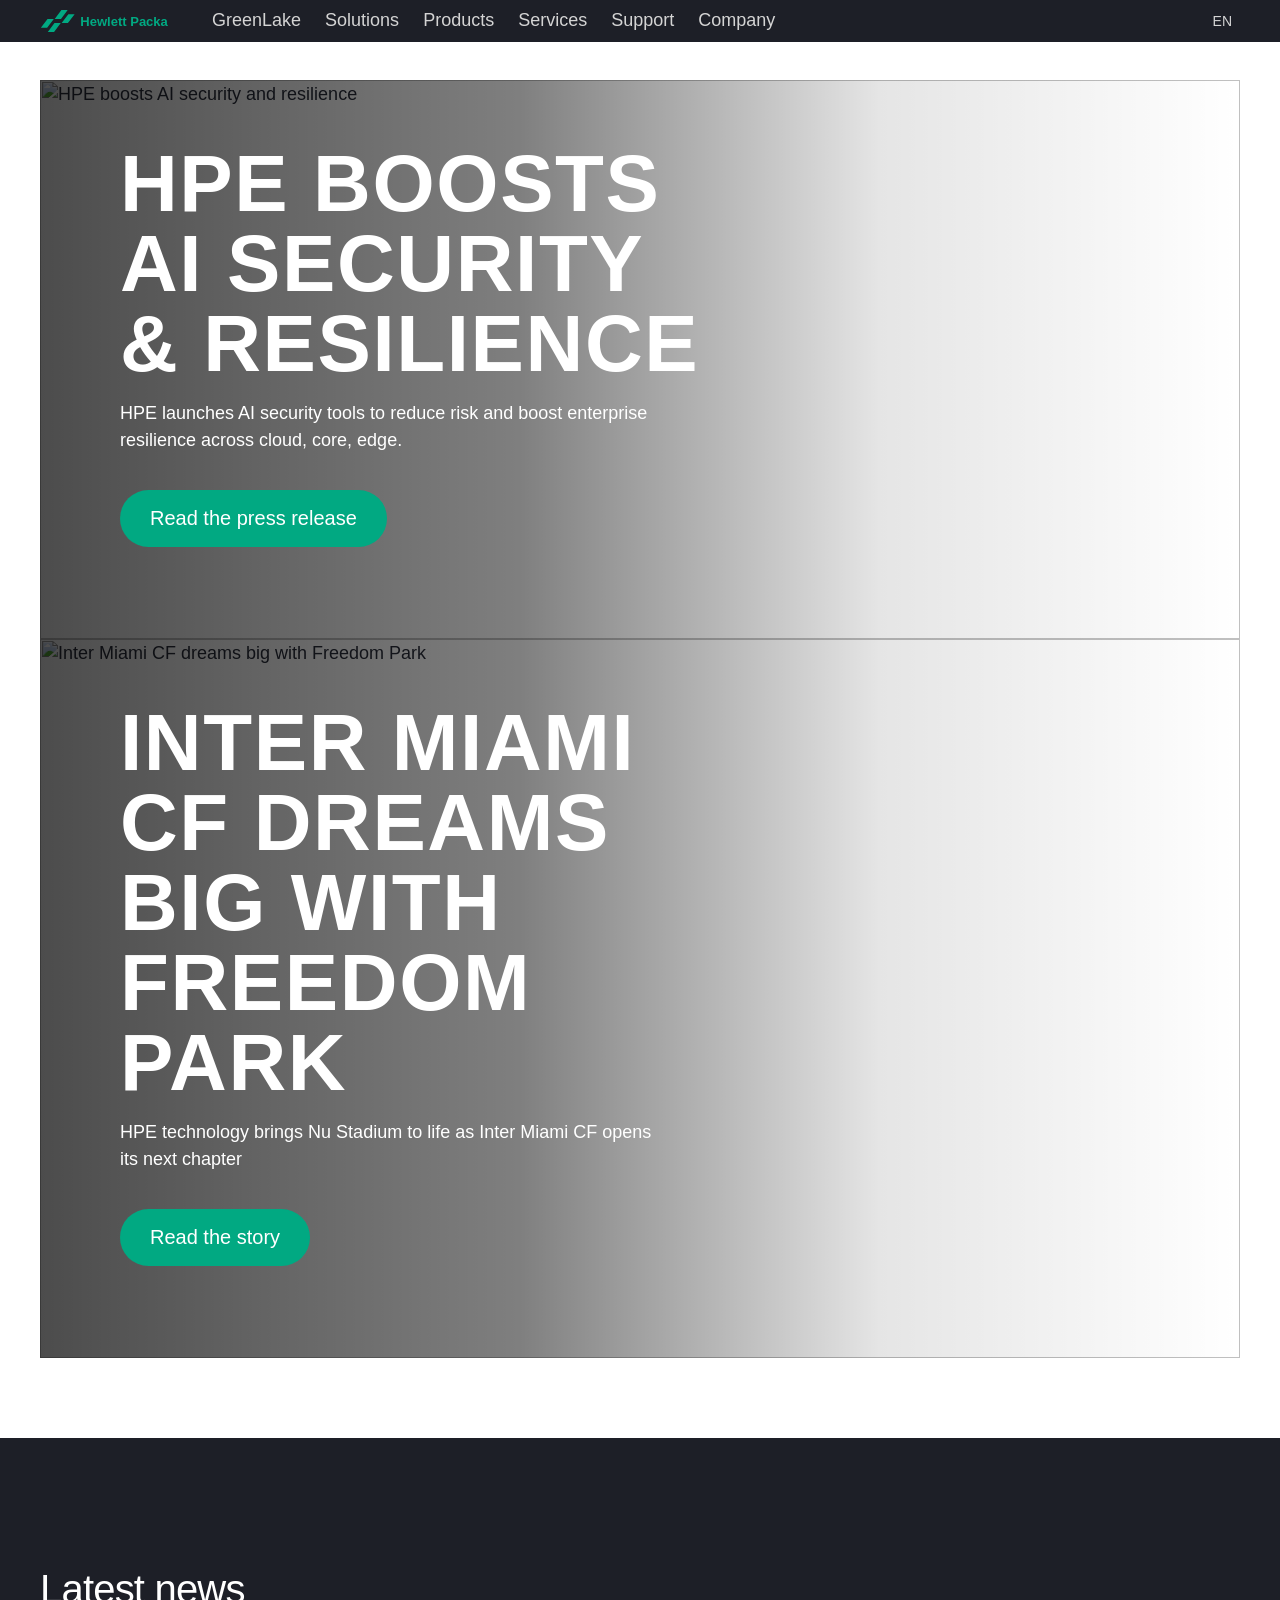
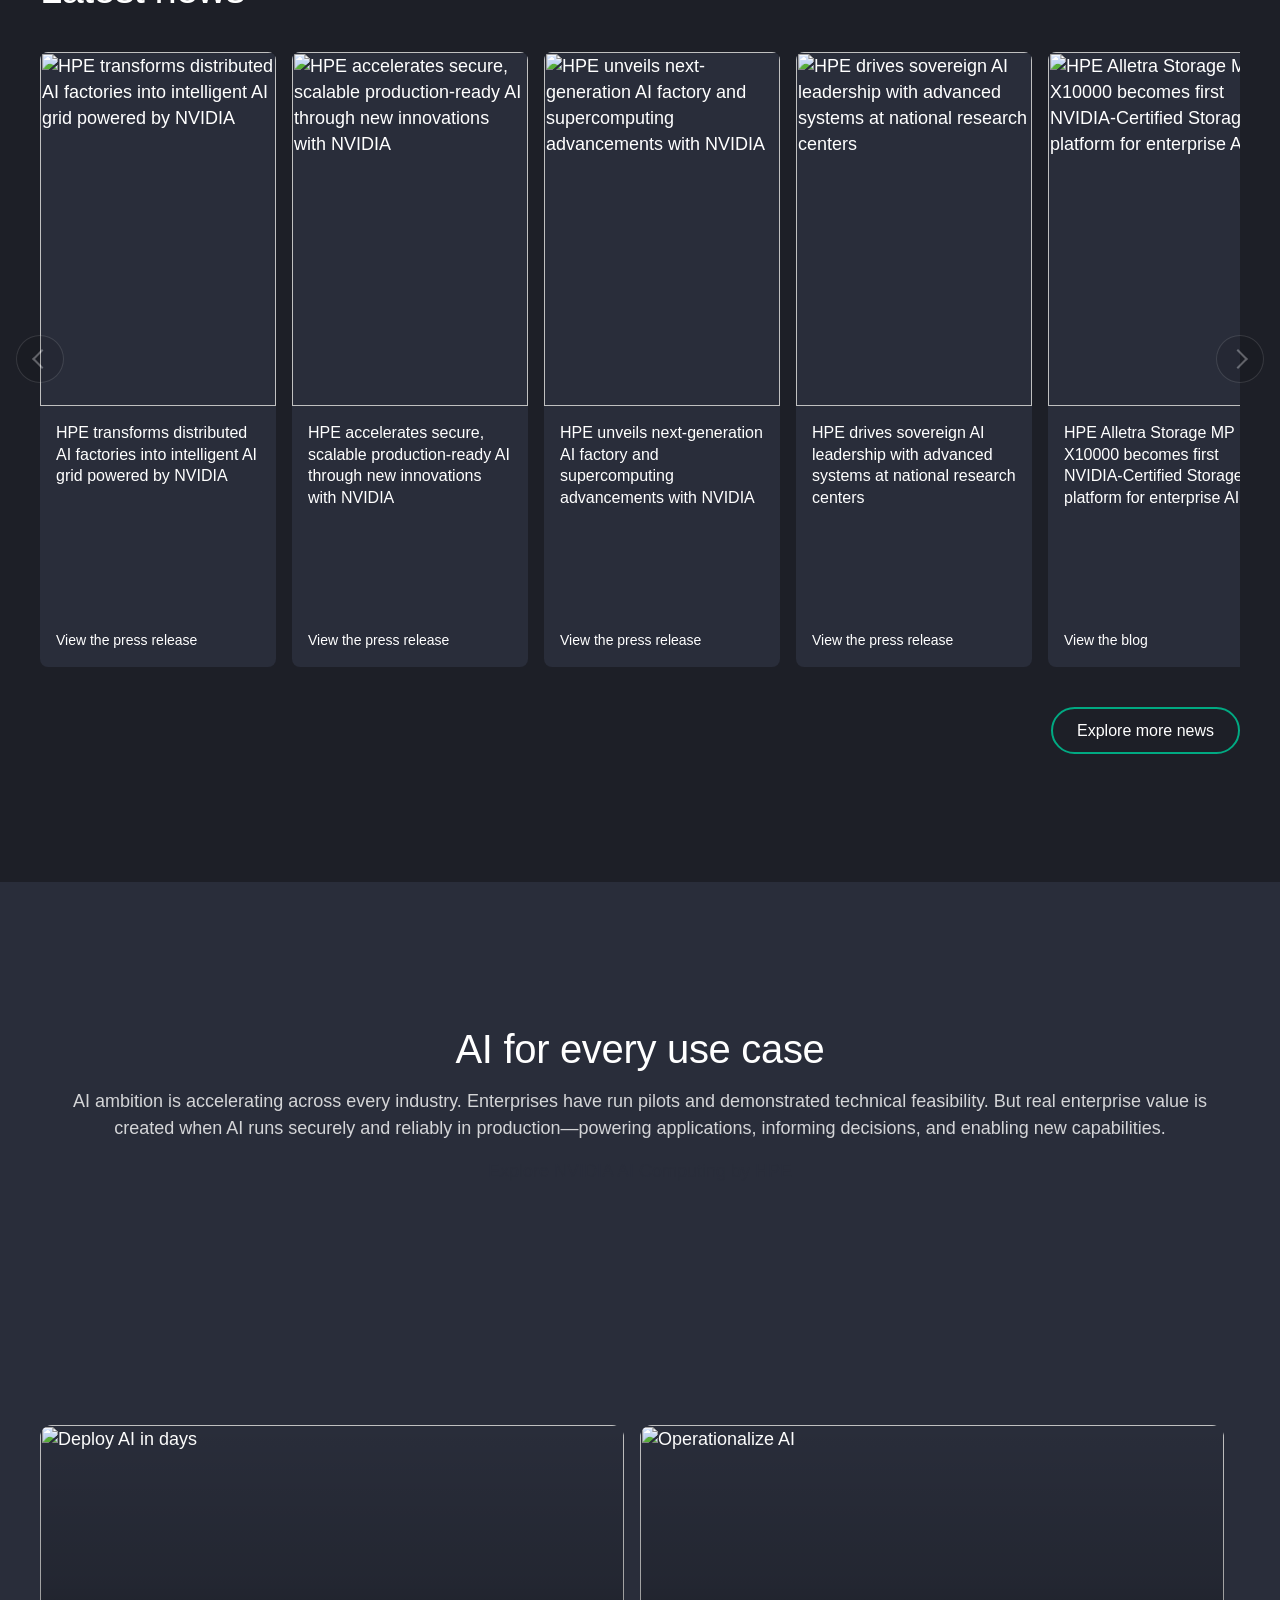
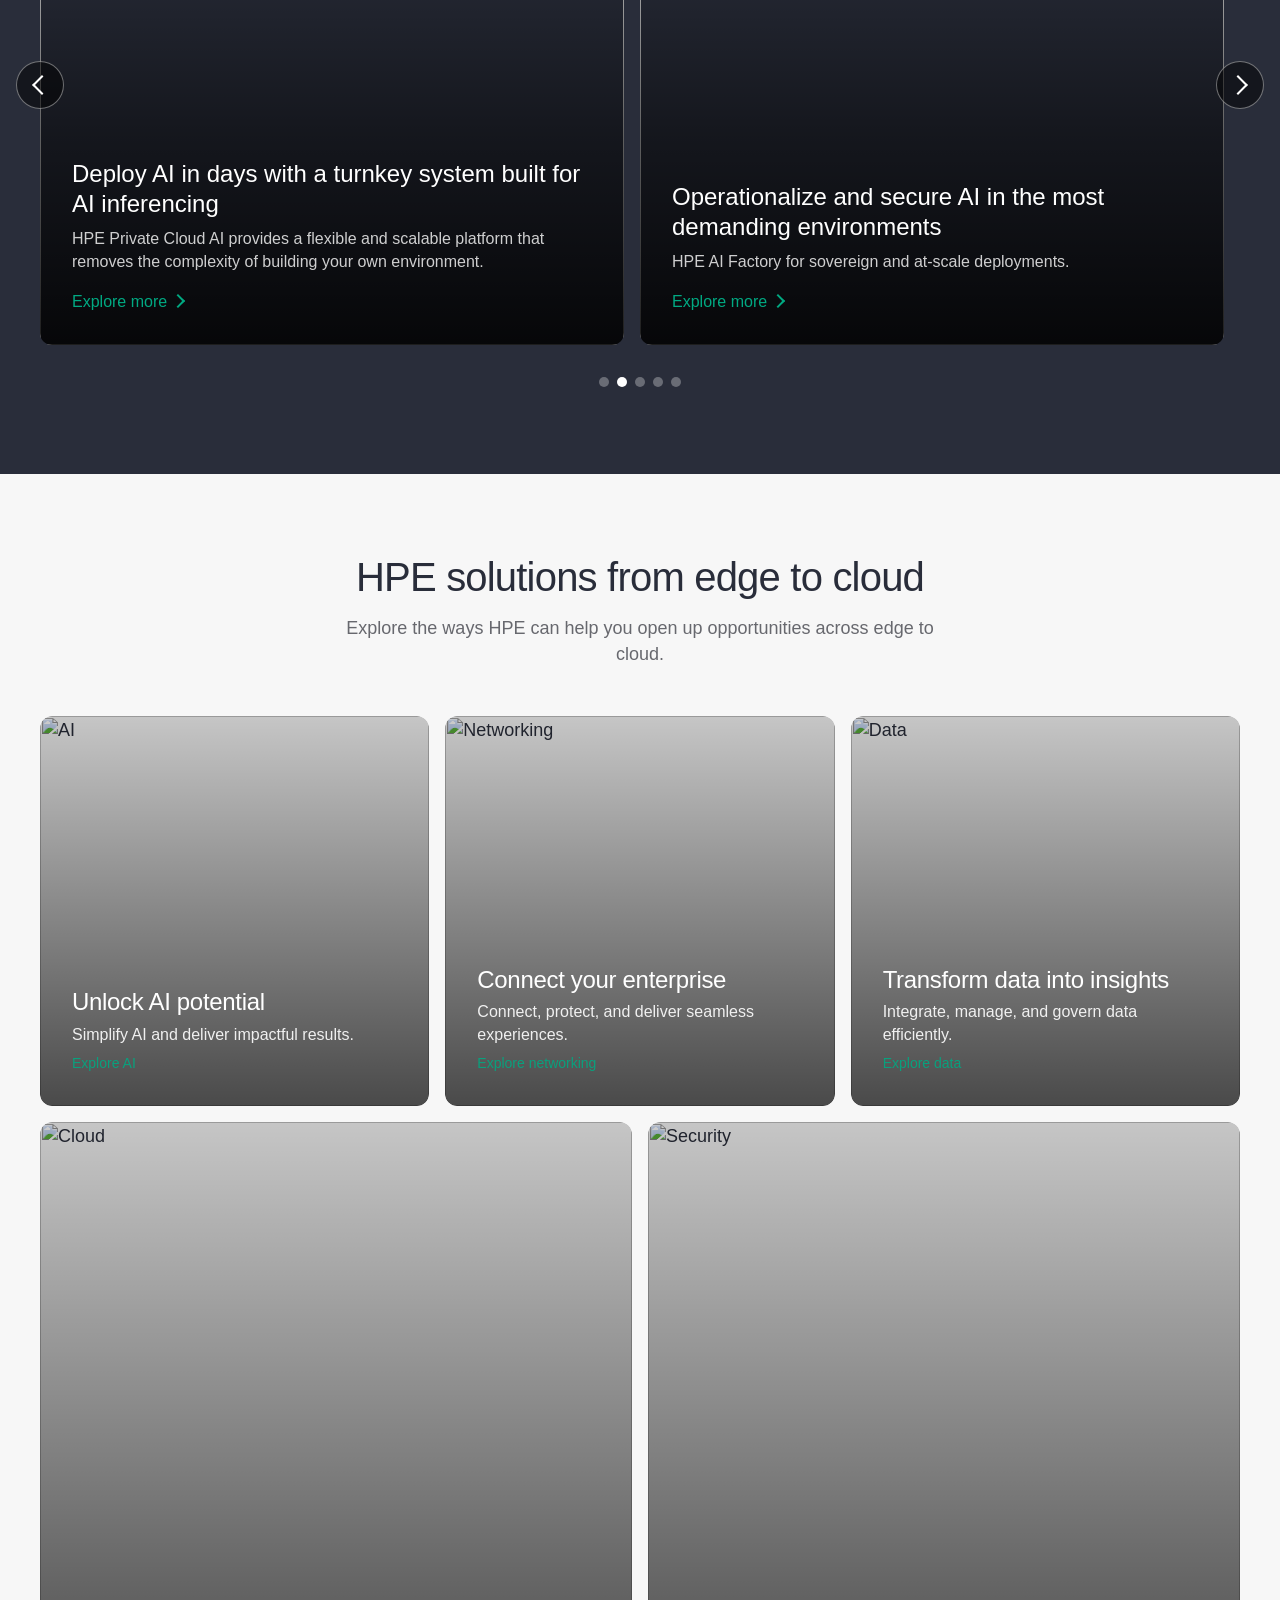
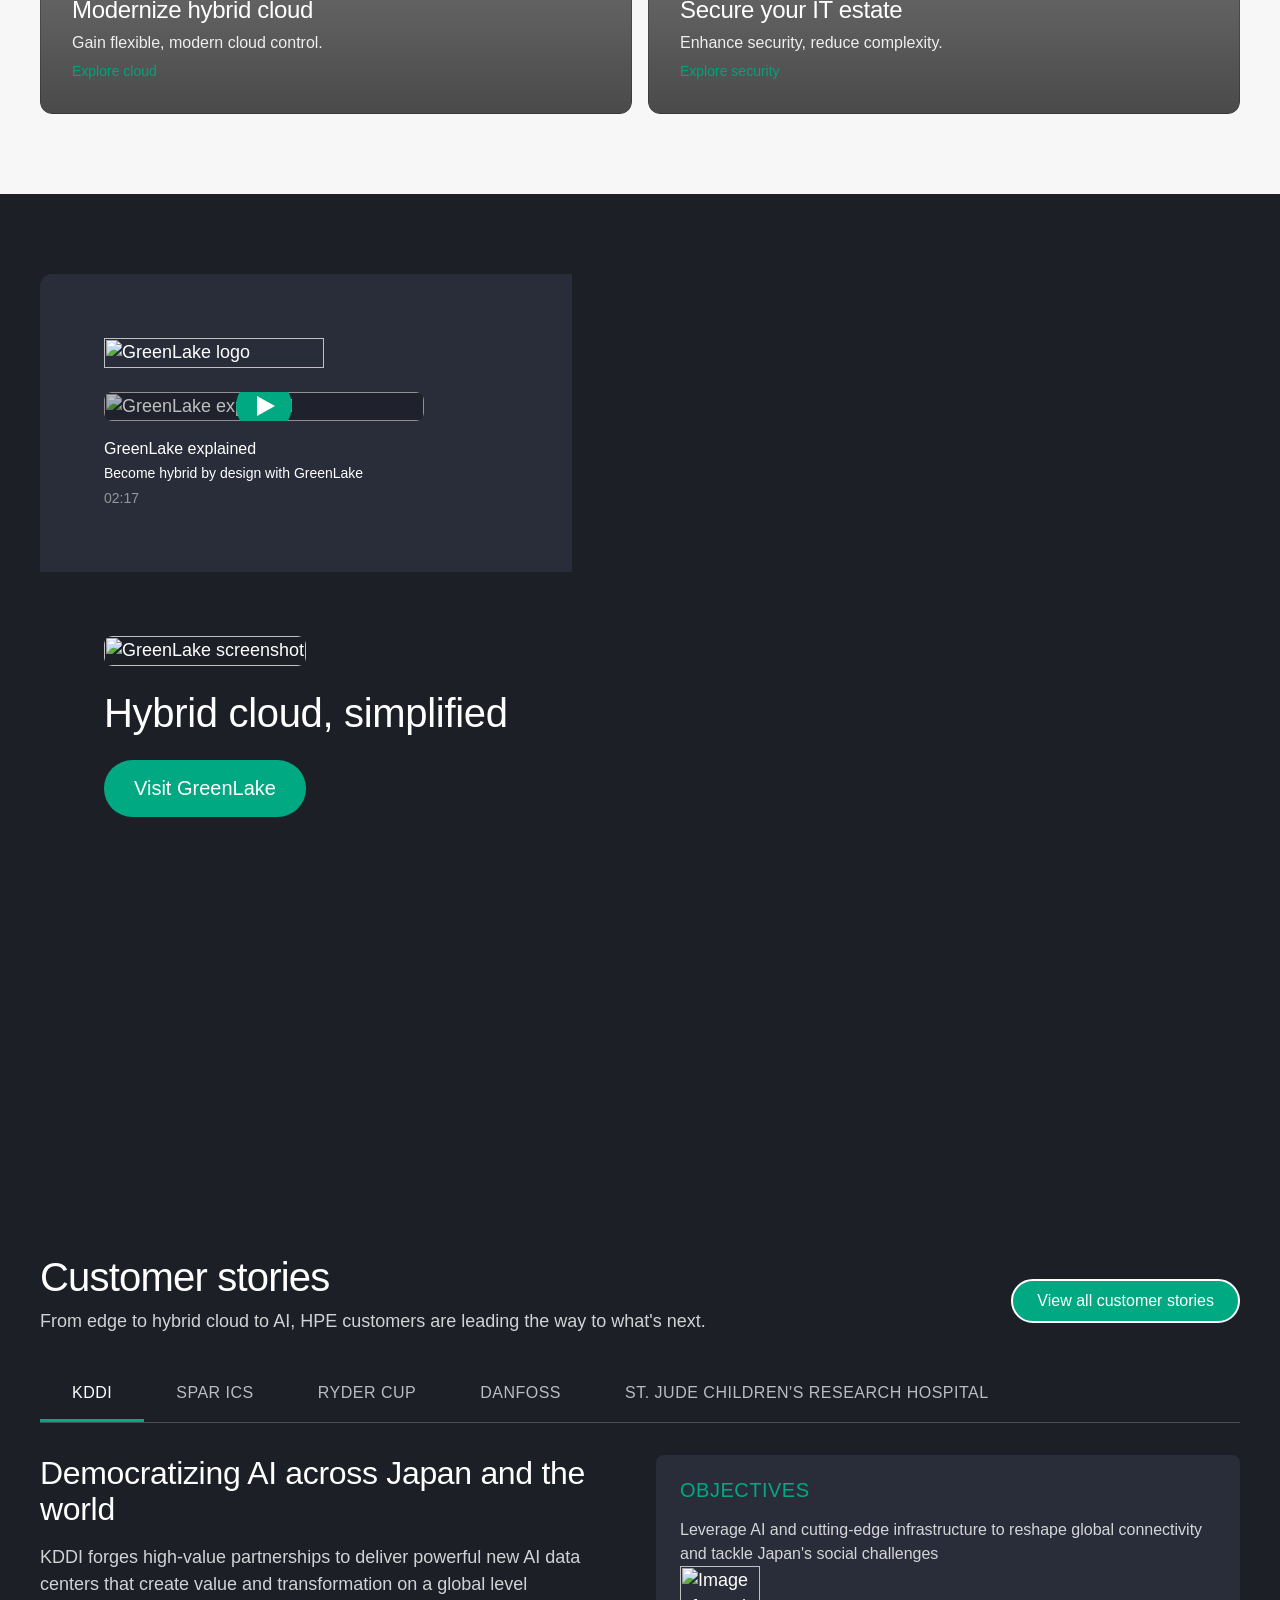
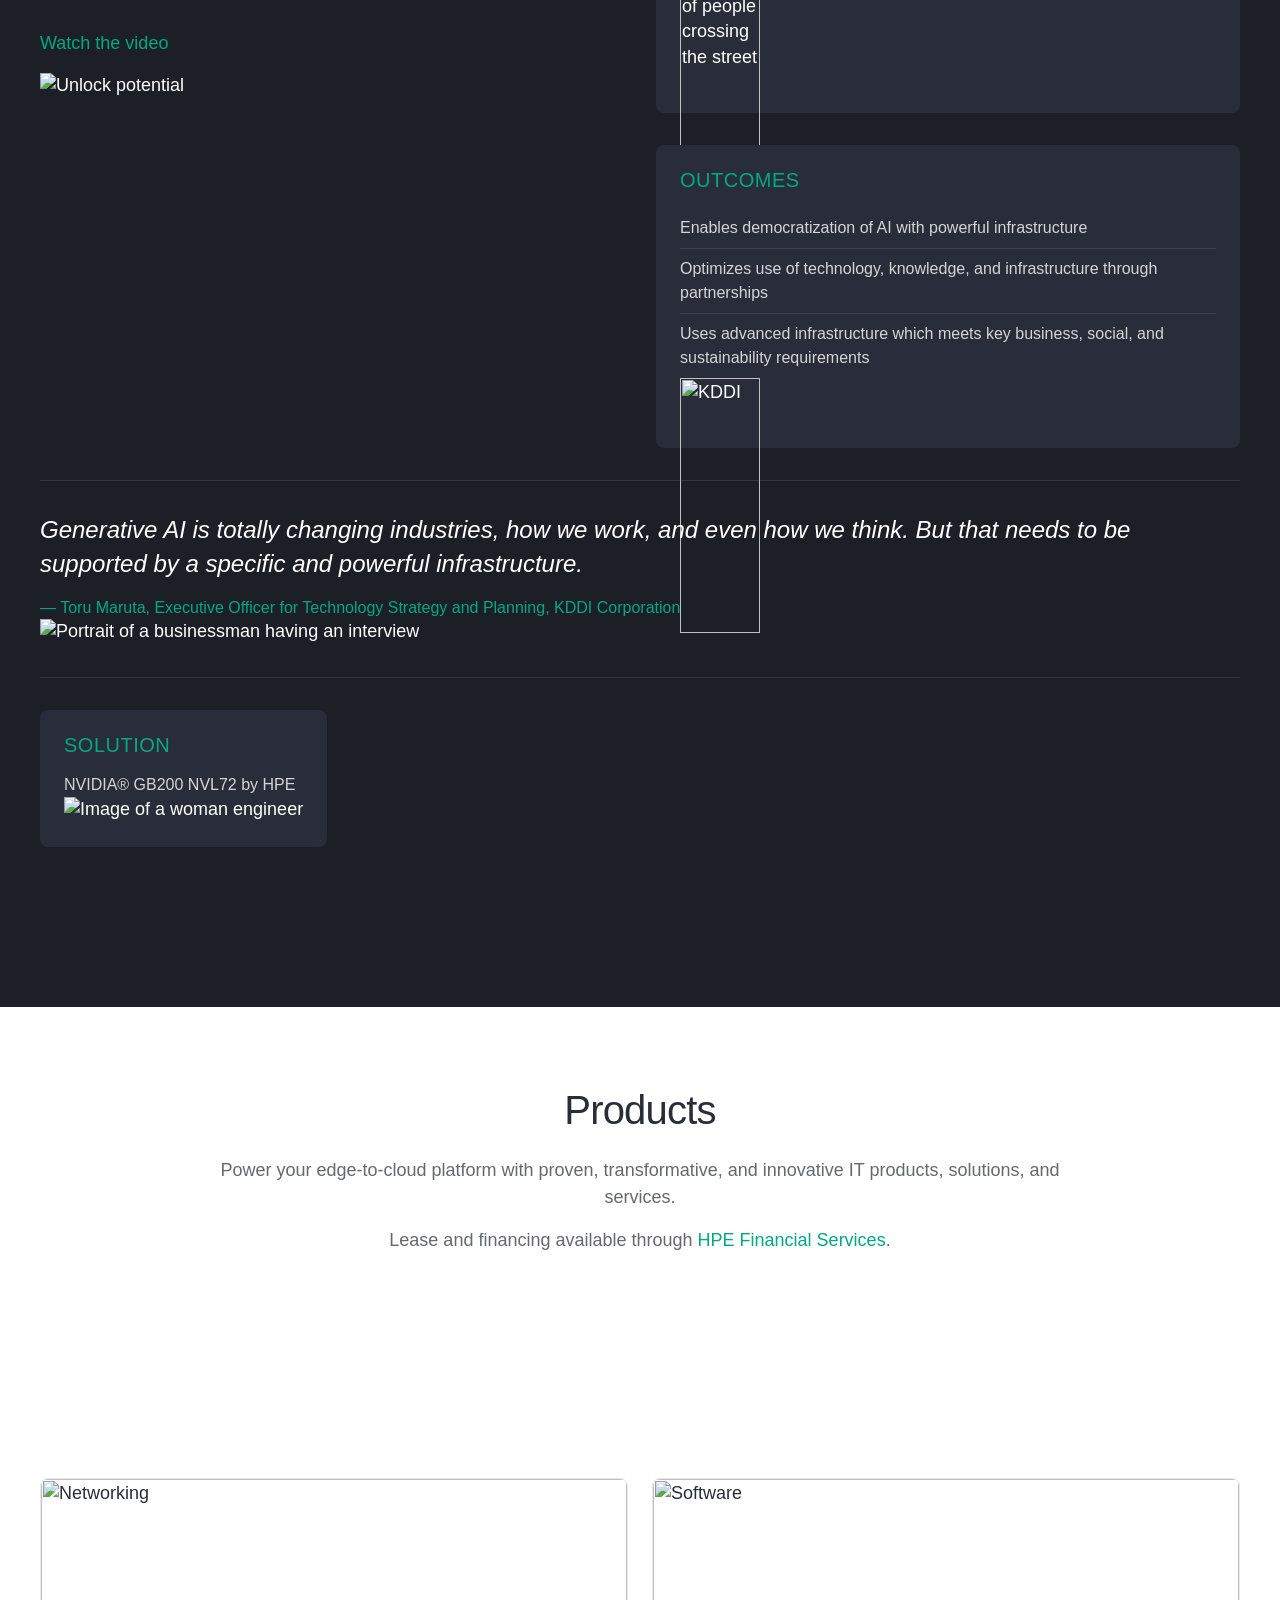
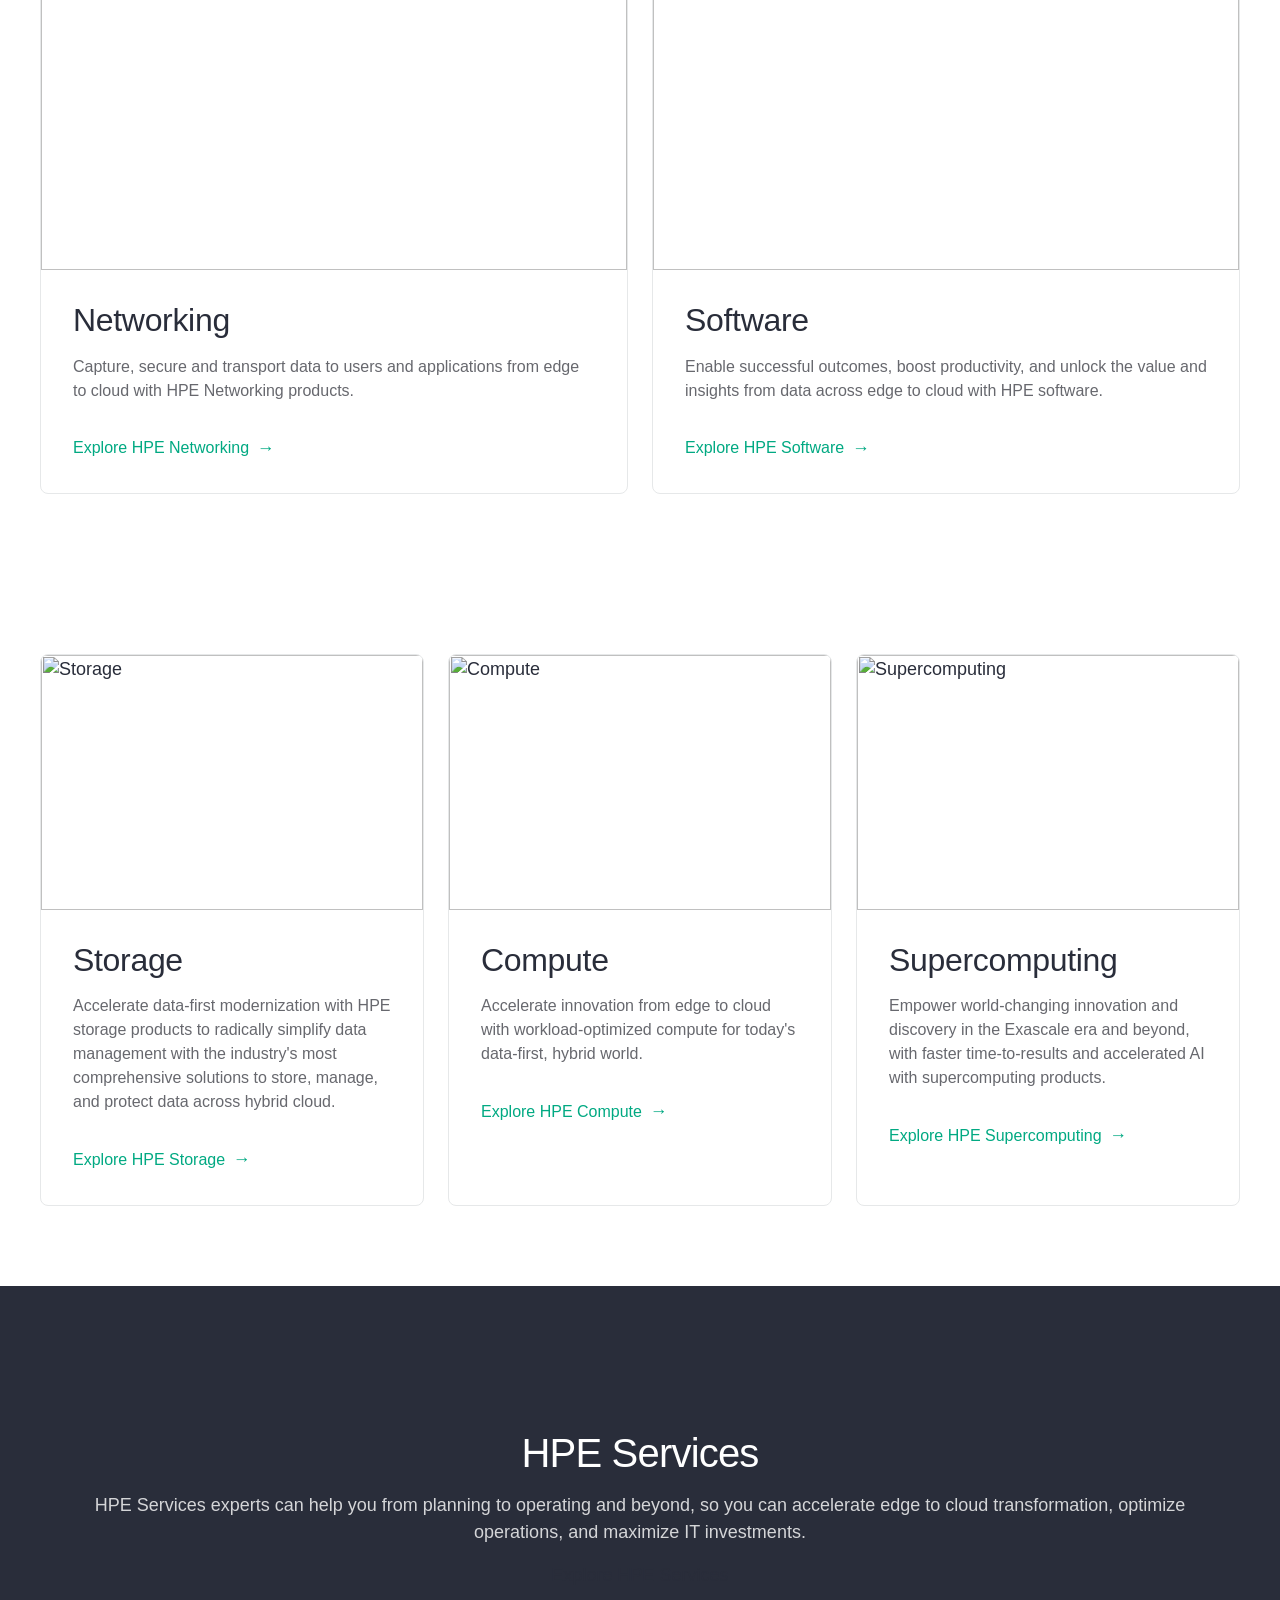
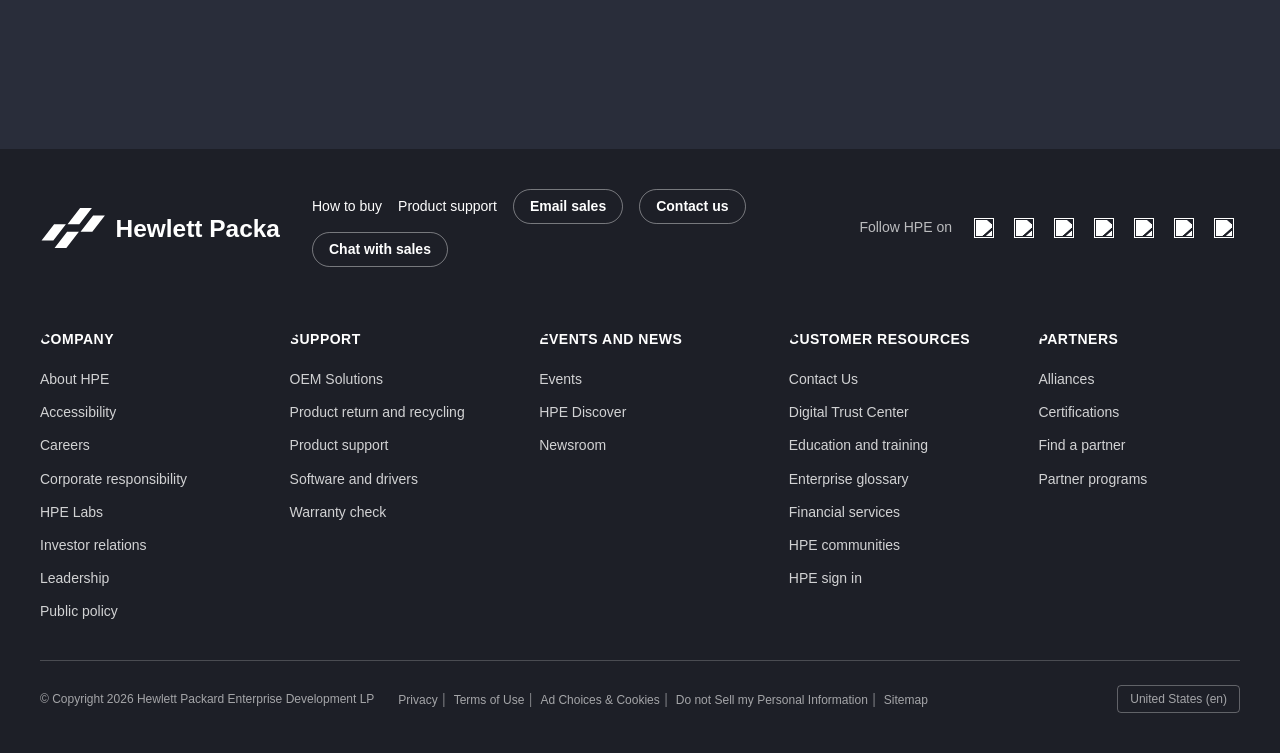
==== commit 04180192: "feat: Phase 8 — Missing content additions (#29, #30, #31) Add 5 missing news carousel items: HPE Thr" ====
--- a/content/index.html
+++ b/content/index.html
@@ -28,6 +28,16 @@
             <p><a href="https://www.hpe.com/us/en/newsroom/press-release/2026/03/hpe-introduces-sweeping-security-advancements-to-secure-ai-adoption-and-strengthen-enterprise-resiliency.html">Read the press release</a></p>
           </div>
         </div>
+        <div>
+          <div>
+            <picture><img src="https://www.hpe.com/content/dam/hpe/shared-publishing/images-norend/homepage/landmark/marquee/inter-miami-homepage-marquee.jpg" alt="Inter Miami CF dreams big with Freedom Park"></picture>
+          </div>
+          <div>
+            <h1>Inter Miami CF dreams big with Freedom Park</h1>
+            <p>HPE technology brings Nu Stadium to life as Inter Miami CF opens its next chapter</p>
+            <p><a href="https://www.hpe.com/psnow/doc/a50015056enw?jumpid=in_pdfviewer-psnow">Read the story</a></p>
+          </div>
+        </div>
       </div>
     </div>
     <div>
@@ -69,6 +79,46 @@
           <div>
             <h6>HPE Alletra Storage MP X10000 becomes first NVIDIA-Certified Storage platform for enterprise AI</h6>
             <p><a href="https://www.hpe.com/us/en/newsroom/blog-post/2026/03/hpe-alletra-storage-mp-x10000-becomes-first-nvidia-certified-storage-object-based-platform-for-enterprise-ai.html">View the blog</a></p>
+          </div>
+        </div>
+        <div>
+          <div><picture><img src="https://www.hpe.com/content/dam/hpe/shared-publishing/images-norend/generic-named/m-o/News-Tile-threat-labs-03-2026.jpg" alt="HPE Threat Labs report"></picture></div>
+          <div>
+            <h6>HPE Threat Labs report</h6>
+            <p>New HPE Threat Labs research finds organized cybercrime scaling enterprise-style attacks on critical sectors.</p>
+            <p><a href="https://www.hpe.com/us/en/newsroom/press-release/2026/03/hpe-threat-labs-report-reveals-cyber-adversaries-are-morphing-their-business-model-to-scale-and-accelerate-attacks.html">View the press release</a></p>
+          </div>
+        </div>
+        <div>
+          <div><picture><img src="https://www.hpe.com/content/dam/hpe/shared-publishing/images-norend/generic-named/m-o/News-Tile-Q1-results-03-2026.jpg" alt="HPE reports fiscal 2026 first quarter results"></picture></div>
+          <div>
+            <h6>HPE reports fiscal 2026 first quarter results</h6>
+            <p>Strong Networking and increased Cloud &amp; AI profitability in Q1 drive higher FY26 outlook</p>
+            <p><a href="https://www.hpe.com/us/en/newsroom/press-release/2026/03/hpe-reports-fiscal-2026-first-quarter-results.html">View the press release</a></p>
+          </div>
+        </div>
+        <div>
+          <div><picture><img src="https://www.hpe.com/content/dam/hpe/shared-publishing/images-norend/generic-named/m-o/News-Tile-MWC-02-2026.jpg" alt="HPE accelerates service provider modernization at MWC"></picture></div>
+          <div>
+            <h6>HPE accelerates service provider modernization at MWC</h6>
+            <p>Integrated telco portfolio helps HPE customers capitalize on high growth AI opportunities</p>
+            <p><a href="https://www.hpe.com/us/en/newsroom/press-release/2026/02/hpe-accelerates-service-provider-modernization-with-ai-infrastructure-innovations-at-mwc-2026.html">View the press release</a></p>
+          </div>
+        </div>
+        <div>
+          <div><picture><img src="https://www.hpe.com/content/dam/hpe/shared-publishing/images-norend/generic-named/m-o/News-Tile-SAP-IDC-03-2026.jpg" alt="IDC MarketScape: SAP HANA-Certified Server Appliances 2026"></picture></div>
+          <div>
+            <h6>IDC MarketScape: Worldwide SAP HANA-Certified Server Appliances 2026 Vendor Assessment</h6>
+            <p>HPE is a Leader in the IDC MarketScape: Worldwide SAP HANA-Certified Server Appliances 2026 Vendor Assessment</p>
+            <p><a href="https://www.hpe.com/us/en/newsroom/blog-post/2026/03/hpe-is-a-leader-for-sap-certified-servers-according-to-the-idc-marketscape-report.html">View the blog</a></p>
+          </div>
+        </div>
+        <div>
+          <div><picture><img src="https://www.hpe.com/content/dam/hpe/shared-publishing/images-norend/generic-named/m-o/News-Tile-virtualization-02-2026.jpg" alt="Only 5% of enterprises are fully ready for a virtualization reset"></picture></div>
+          <div>
+            <h6>Only 5% of enterprises are fully ready for a virtualization reset</h6>
+            <p>HPE research shows more than two thirds of enterprises plan to virtualize for AI readiness, highlighting a significant gap in execution.</p>
+            <p><a href="https://www.hpe.com/us/en/newsroom/press-release/2026/02/new-research-finds-only-5-of-enterprises-are-fully-ready-for-the-great-virtualization-reset.html">Read the report</a></p>
           </div>
         </div>
         <div><div><p><a href="https://www.hpe.com/us/en/newsroom.html">Explore more news</a></p></div></div>
@@ -235,18 +285,23 @@
             <h3>Democratizing AI across Japan and the world</h3>
             <p>KDDI forges high-value partnerships to deliver powerful new AI data centers that create value and transformation on a global level</p>
             <p><strong>Watch the video</strong></p>
+            <picture><img src="https://www.hpe.com/content/dam/hpe/shared-publishing/images-norend/homepage/customer-stories/kddi-unlock-potential.jpg" alt="Unlock potential"></picture>
             <h3>Objectives</h3>
             <p>Leverage AI and cutting-edge infrastructure to reshape global connectivity and tackle Japan's social challenges</p>
+            <picture><img src="https://www.hpe.com/content/dam/hpe/shared-publishing/images-norend/homepage/customer-stories/kddi-people-crossing.jpg" alt="Image of people crossing the street"></picture>
             <h3>Outcomes</h3>
             <ul>
               <li>Enables democratization of AI with powerful infrastructure</li>
               <li>Optimizes use of technology, knowledge, and infrastructure through partnerships</li>
               <li>Uses advanced infrastructure which meets key business, social, and sustainability requirements</li>
             </ul>
+            <picture><img src="https://www.hpe.com/content/dam/hpe/shared-publishing/images-norend/homepage/customer-stories/kddi-logo.jpg" alt="KDDI"></picture>
             <h4>Generative AI is totally changing industries, how we work, and even how we think. But that needs to be supported by a specific and powerful infrastructure.</h4>
             <p>— Toru Maruta, Executive Officer for Technology Strategy and Planning, KDDI Corporation</p>
+            <picture><img src="https://www.hpe.com/content/dam/hpe/shared-publishing/images-norend/homepage/customer-stories/kddi-businessman-portrait.jpg" alt="Portrait of a businessman having an interview"></picture>
             <h3>Solution</h3>
             <ul><li>NVIDIA® GB200 NVL72 by HPE</li></ul>
+            <picture><img src="https://www.hpe.com/content/dam/hpe/shared-publishing/images-norend/homepage/customer-stories/kddi-woman-engineer.jpg" alt="Image of a woman engineer"></picture>
           </div>
         </div>
         <div>
